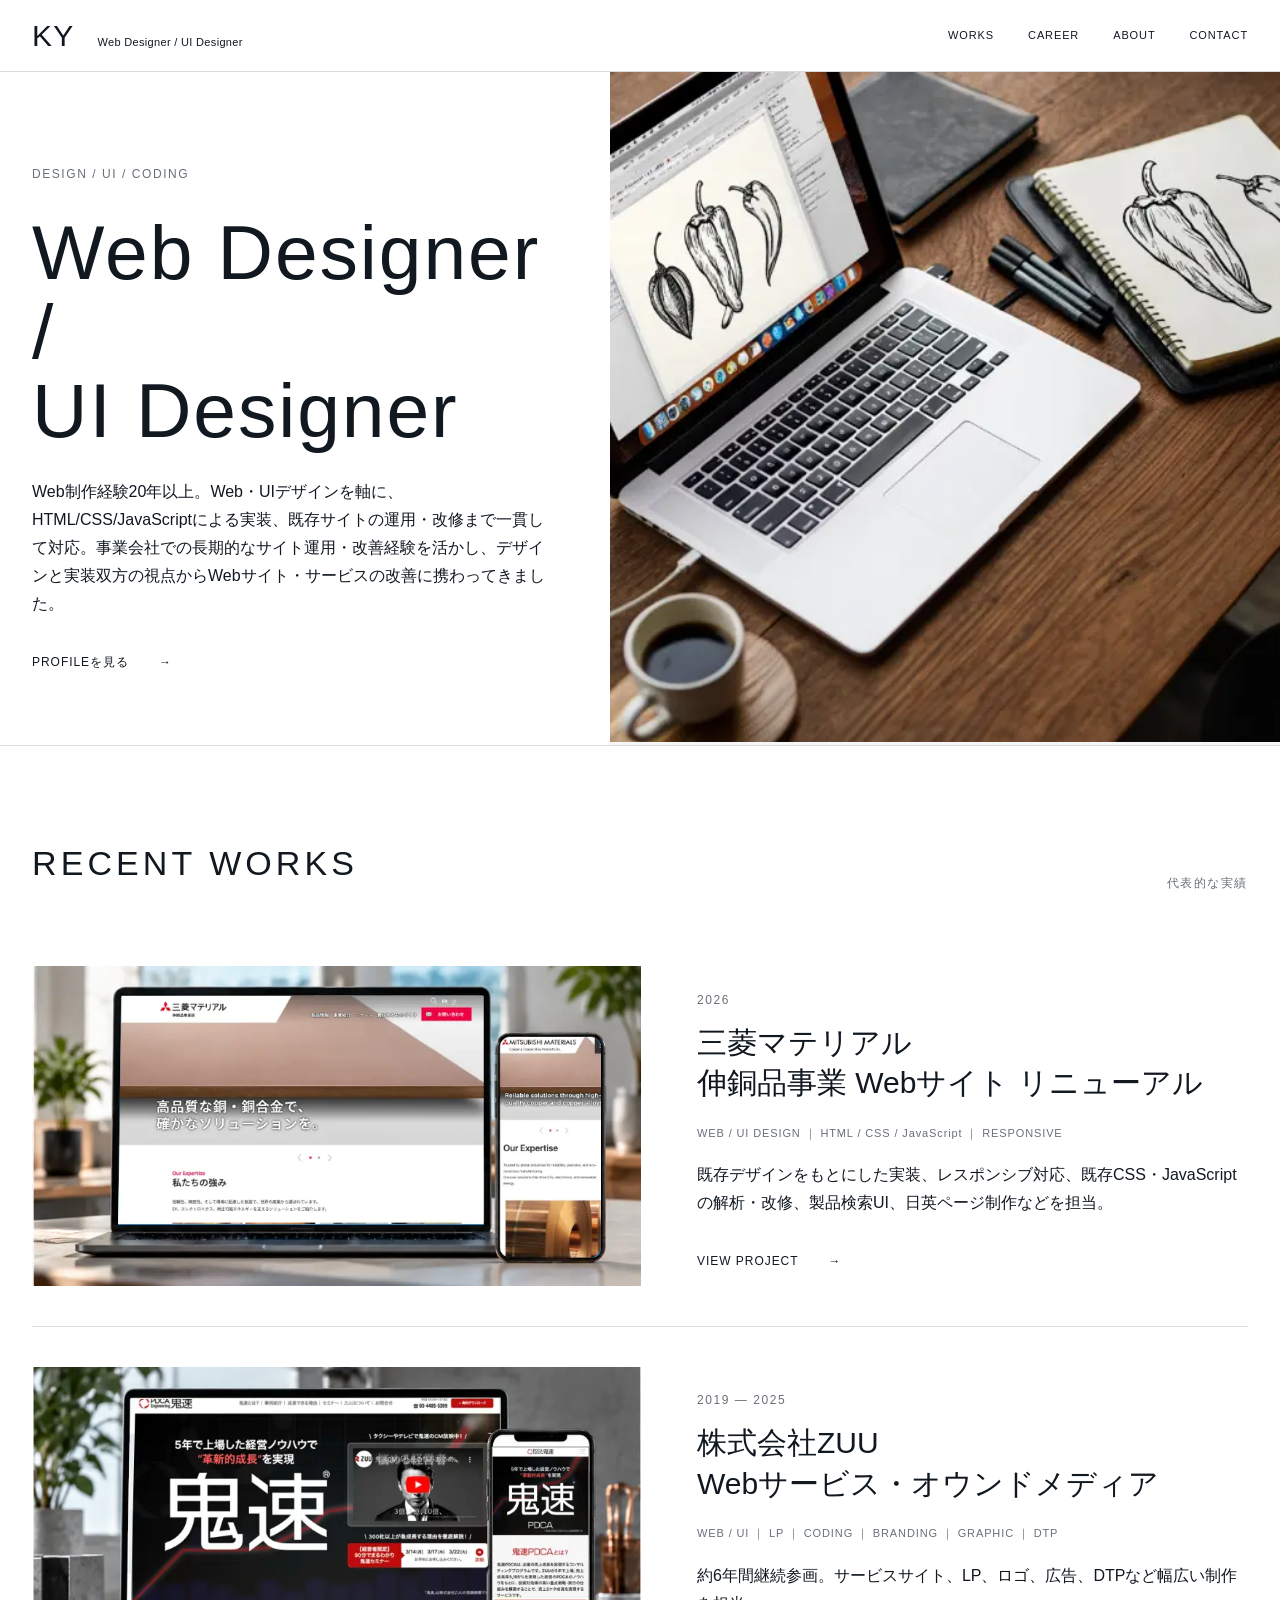
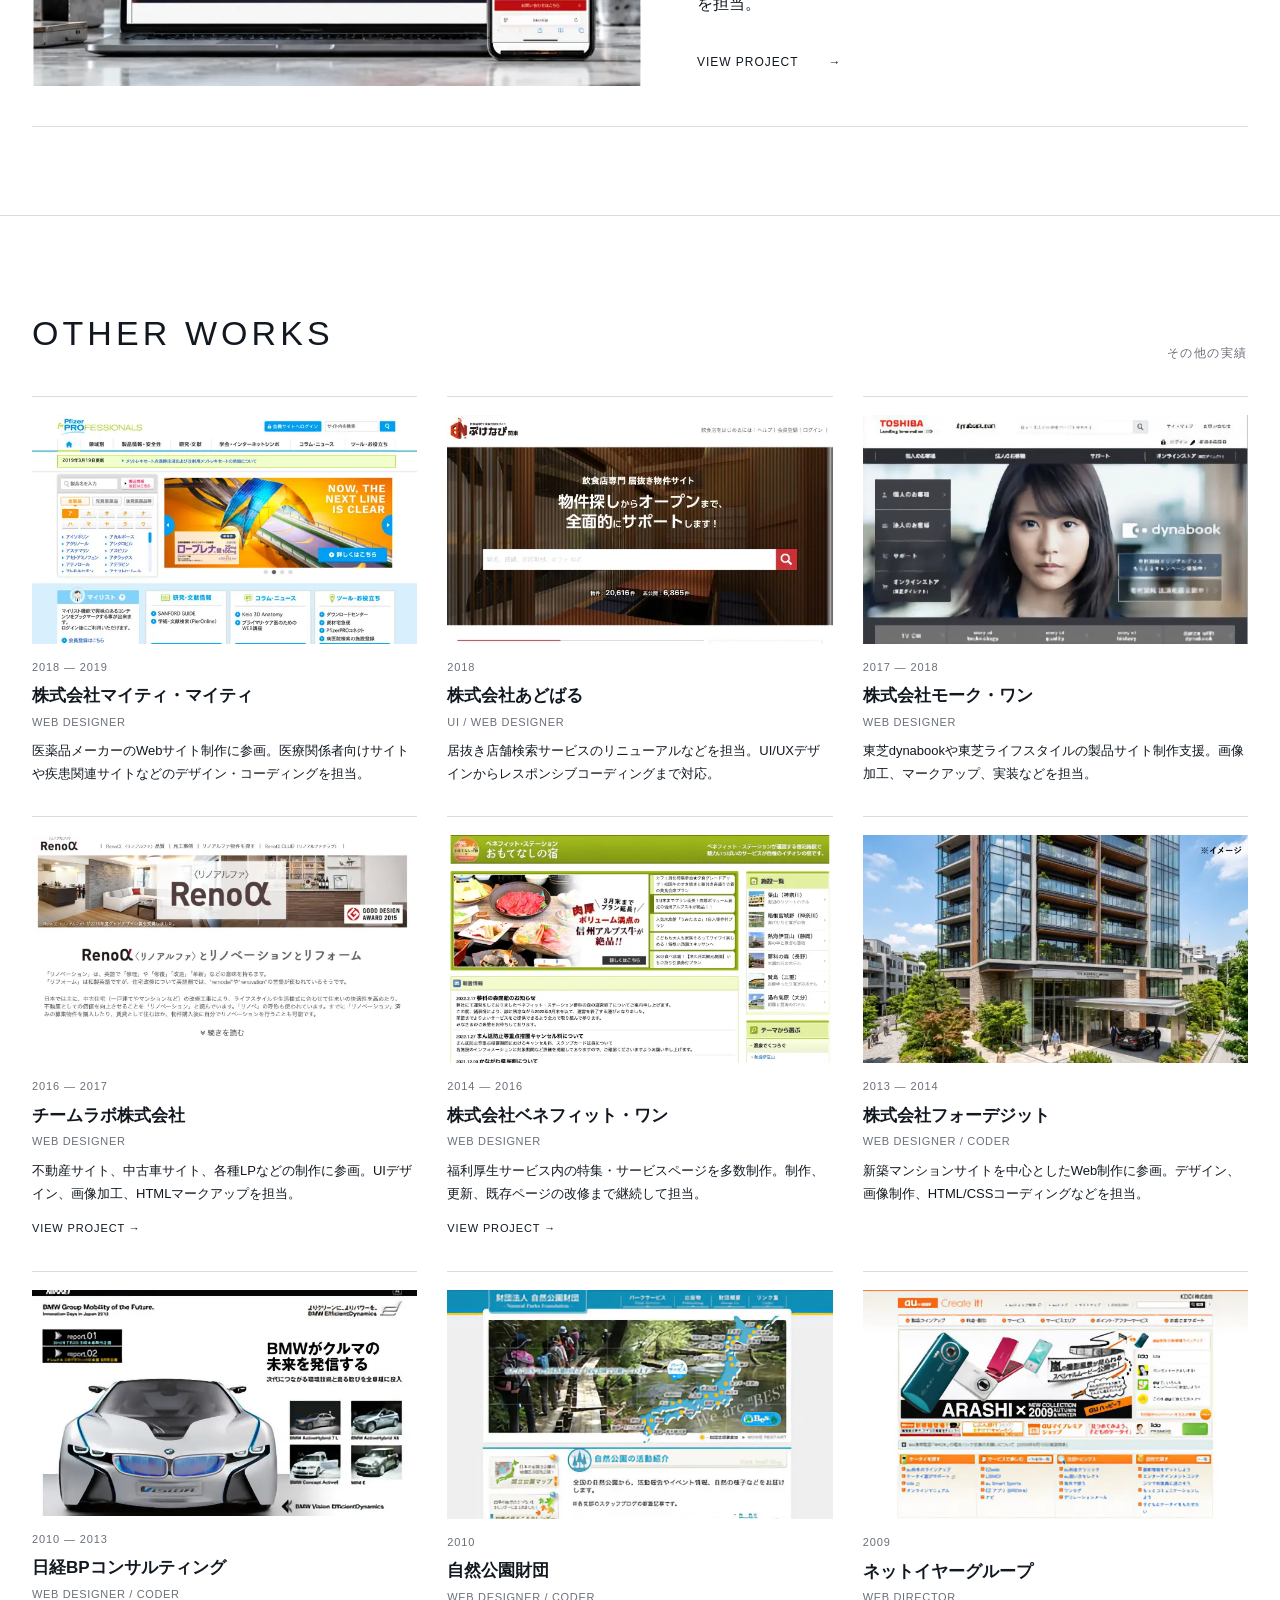
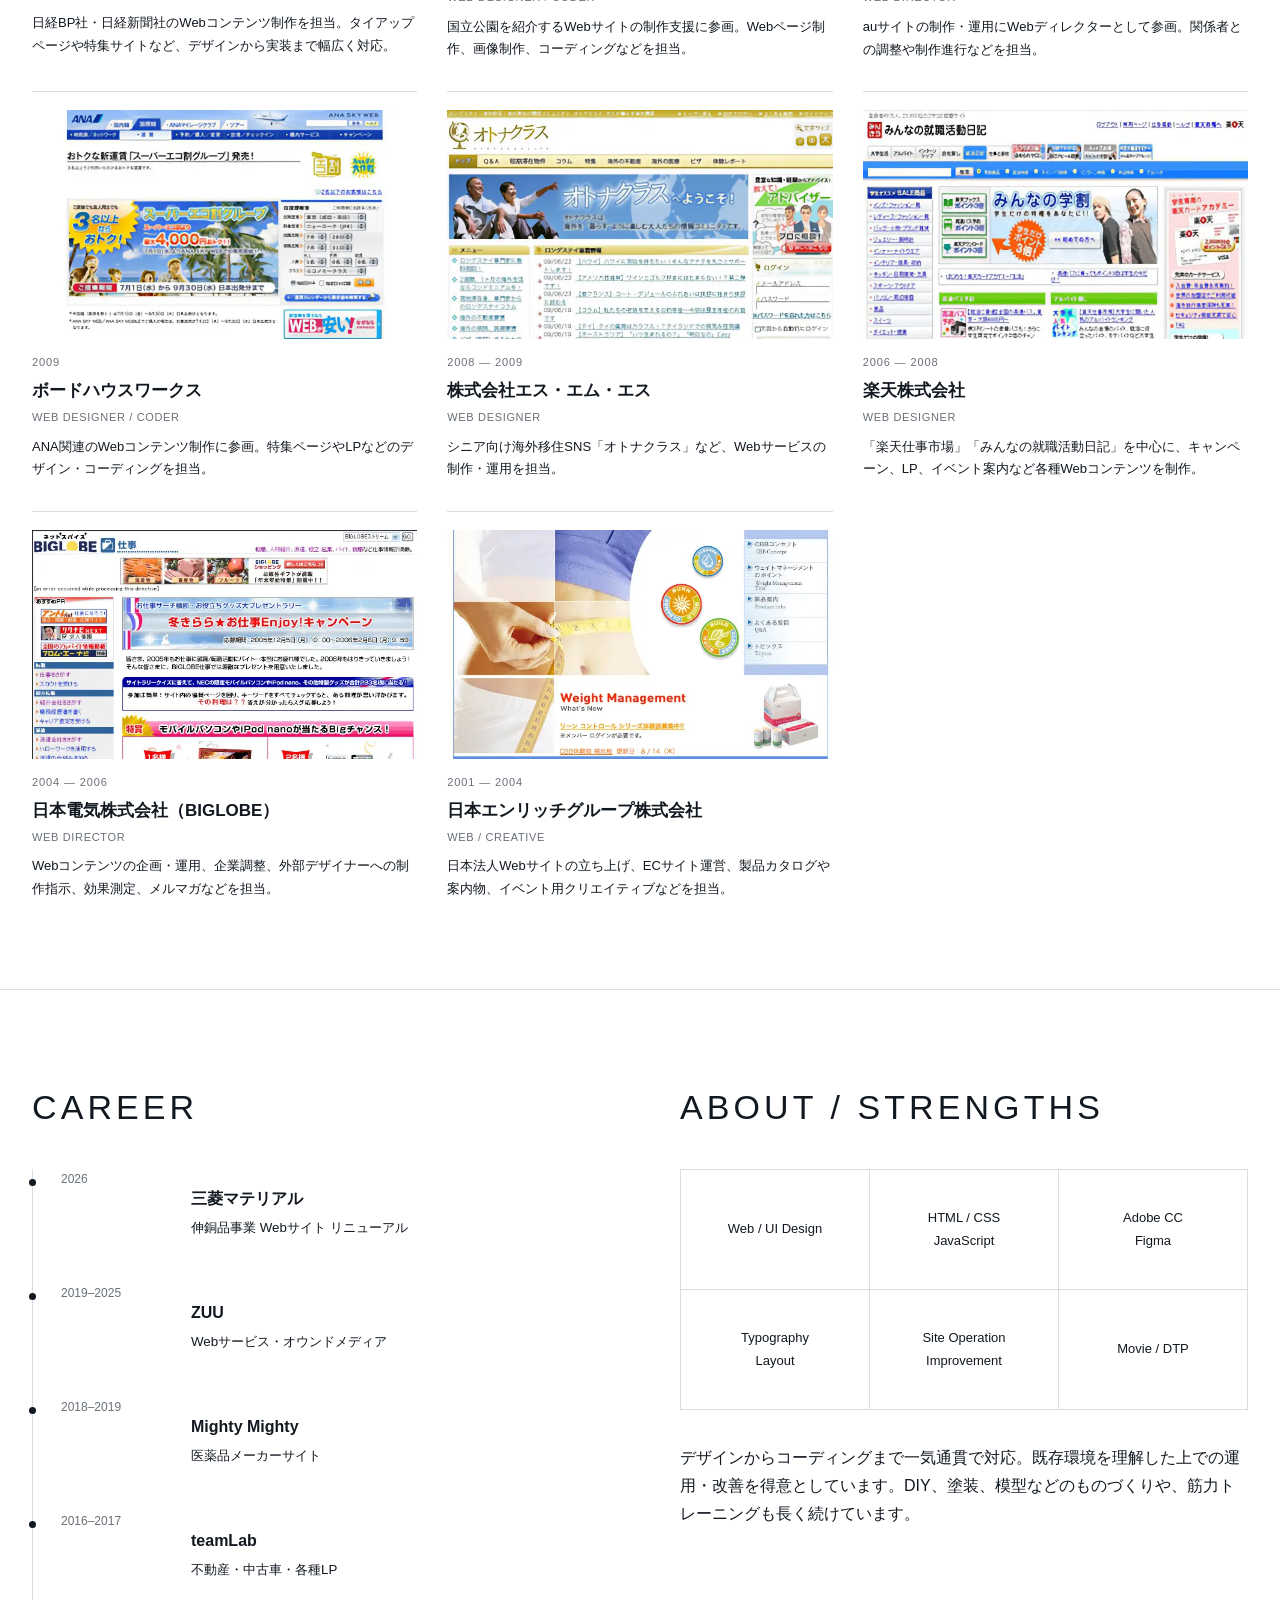
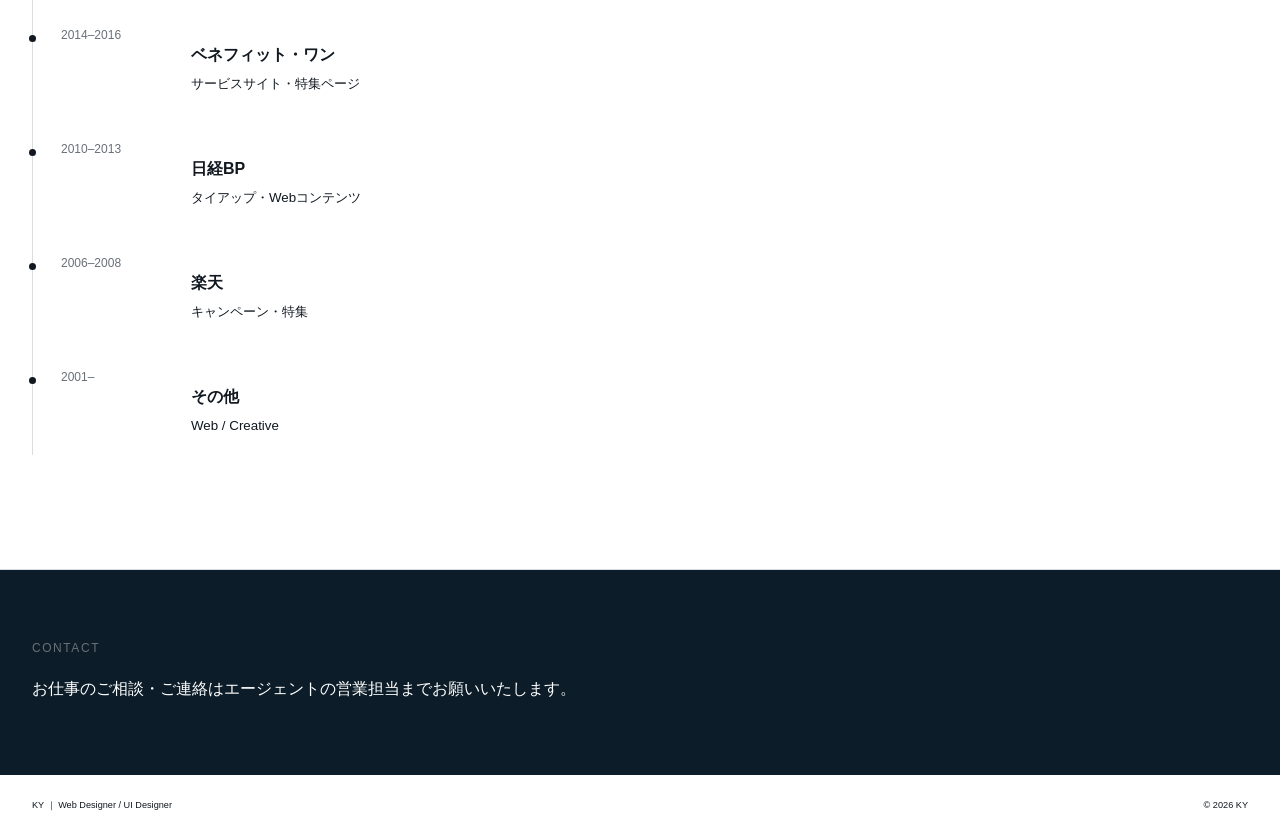
==== index.html @ 6ef5cccb "Update portfolio" ====
<!doctype html>
<html lang="ja">
<head>
<meta charset="utf-8">
<meta name="viewport" content="width=device-width,initial-scale=1">
<meta name="robots" content="noindex,nofollow,noarchive">
<title>KY | Web Designer / UI Designer</title>
<link rel="stylesheet" href="assets/css/style.css">
</head>
<body>
<header class="site-header">
  <div class="container header-inner">
    <a class="brand" href="index.html">KY <small>Web Designer / UI Designer</small></a>
    <nav class="nav" aria-label="メインナビゲーション">
      <a href="index.html#works">WORKS</a>
      <a href="index.html#career">CAREER</a>
      <a href="index.html#about">ABOUT</a>
      <a href="index.html#contact">CONTACT</a>
    </nav>
  </div>
</header>
<main>
<section class="hero">
  <header class="hero-copy">
    <p class="eyebrow">Design / UI / Coding</p>
    <h1>Web Designer /<br>UI Designer</h1>
    <p>Web制作経験20年以上。Web・UIデザインを軸に、HTML/CSS/JavaScriptによる実装、既存サイトの運用・改修まで一貫して対応。事業会社での長期的なサイト運用・改善経験を活かし、デザインと実装双方の視点からWebサイト・サービスの改善に携わってきました。</p>
    <a class="text-link" href="#about">PROFILEを見る <span>→</span></a>
  </header>
  <figure class="hero-media"><img src="assets/images/top.webp" alt=""></figure>
  
</section>

<section class="section" id="works">
  <div class="container">
    <header class="section-head"><h2 class="section-title">RECENT WORKS</h2><span class="kicker">代表的な実績</span></header>
    <ul class="work-list">
      <li>
        <article class="work-row">
          <figure><img src="assets/images/top_pic01.webp" alt=""></figure>
          <div class="work-copy">
            <p class="kicker">2026</p>
            <h3>三菱マテリアル<br>伸銅品事業 Webサイト リニューアル</h3>
            <p class="tags">WEB / UI DESIGN ｜ HTML / CSS / JavaScript ｜ RESPONSIVE</p>
            <p>既存デザインをもとにした実装、レスポンシブ対応、既存CSS・JavaScriptの解析・改修、製品検索UI、日英ページ制作などを担当。</p>
            <a class="text-link" href="works/mitsubishi.html">VIEW PROJECT <span>→</span></a>
          </div>
        </article>
      </li>
      <li>
        <article class="work-row">
          <figure><img src="assets/images/top_pic02.webp" alt=""></figure>
          <div class="work-copy">
            <p class="kicker">2019 — 2025</p>
            <h3>株式会社ZUU<br>Webサービス・オウンドメディア</h3>
            <p class="tags">WEB / UI ｜ LP ｜ CODING ｜ BRANDING ｜ GRAPHIC ｜ DTP</p>
            <p>約6年間継続参画。サービスサイト、LP、ロゴ、広告、DTPなど幅広い制作を担当。</p>
            <a class="text-link" href="works/zuu.html">VIEW PROJECT <span>→</span></a>
          </div>
        </article>
      </li>
    </ul>
  </div>
</section>

<section class="section career-archive">
  <div class="container">
    <header class="section-head"><h2 class="section-title">OTHER WORKS</h2><span class="kicker">その他の実績</span></header>
    <ul class="other-list">
      <li>
        <article class="other-card">
            <figure><img src="assets/images/top_work03.webp" alt=""></figure>
            <time>2018 — 2019</time>
            <h3>株式会社マイティ・マイティ</h3>
            <p class="career-card__role">Web Designer</p>
            <p class="career-card__description">医薬品メーカーのWebサイト制作に参画。医療関係者向けサイトや疾患関連サイトなどのデザイン・コーディングを担当。</p>
        </article>
      </li>
      <li>
        <article class="other-card">
            <figure><img src="assets/images/top_work04.webp" alt=""></figure>
            <time>2018</time>
            <h3>株式会社あどばる</h3>
            <p class="career-card__role">UI / Web Designer</p>
            <p class="career-card__description">居抜き店舗検索サービスのリニューアルなどを担当。UI/UXデザインからレスポンシブコーディングまで対応。</p>
        </article>
      </li>
      <li>
        <article class="other-card">
            <figure><img src="assets/images/top_work05.webp" alt=""></figure>
            <time>2017 — 2018</time>
            <h3>株式会社モーク・ワン</h3>
            <p class="career-card__role">Web Designer</p>
            <p class="career-card__description">東芝dynabookや東芝ライフスタイルの製品サイト制作支援。画像加工、マークアップ、実装などを担当。</p>
        </article>
      </li>
      <li>
        <article class="other-card">
            <figure><img src="assets/images/top_work06.webp" alt=""></figure>
            <time>2016 — 2017</time>
            <h3>チームラボ株式会社</h3>
            <p class="career-card__role">Web Designer</p>
            <p class="career-card__description">不動産サイト、中古車サイト、各種LPなどの制作に参画。UIデザイン、画像加工、HTMLマークアップを担当。</p>
            <span class="career-card__link">VIEW PROJECT →</span>
        </article>
      </li>
      <li>
        <article class="other-card">
            <figure><img src="assets/images/top_work07.webp" alt=""></figure>
            <time>2014 — 2016</time>
            <h3>株式会社ベネフィット・ワン</h3>
            <p class="career-card__role">Web Designer</p>
            <p class="career-card__description">福利厚生サービス内の特集・サービスページを多数制作。制作、更新、既存ページの改修まで継続して担当。</p>
            <span class="career-card__link">VIEW PROJECT →</span>
        </article>
      </li>
      <li>
        <article class="other-card career-card--static">
          <figure><img src="assets/images/top_work08.webp" alt=""></figure>
          <time>2013 — 2014</time>
          <h3>株式会社フォーデジット</h3>
          <p class="career-card__role">Web Designer / Coder</p>
          <p class="career-card__description">新築マンションサイトを中心としたWeb制作に参画。デザイン、画像制作、HTML/CSSコーディングなどを担当。</p>
        </article>
      </li>
      <li>
        <article class="other-card career-card--static">
          <figure><img src="assets/images/top_work09.webp" alt=""></figure>
          <time>2010 — 2013</time>
          <h3>日経BPコンサルティング</h3>
          <p class="career-card__role">Web Designer / Coder</p>
          <p class="career-card__description">日経BP社・日経新聞社のWebコンテンツ制作を担当。タイアップページや特集サイトなど、デザインから実装まで幅広く対応。</p>
        </article>
      </li>
      <li>
        <article class="other-card career-card--static">
          <figure><img src="assets/images/top_work10.webp" alt=""></figure>
          <time>2010</time>
          <h3>自然公園財団</h3>
          <p class="career-card__role">Web Designer / Coder</p>
          <p class="career-card__description">国立公園を紹介するWebサイトの制作支援に参画。Webページ制作、画像制作、コーディングなどを担当。</p>
        </article>
      </li>
      <li>
        <article class="other-card career-card--static">
          <figure><img src="assets/images/top_work11.webp" alt=""></figure>
          <time>2009</time>
          <h3>ネットイヤーグループ</h3>
          <p class="career-card__role">Web Director</p>
          <p class="career-card__description">auサイトの制作・運用にWebディレクターとして参画。関係者との調整や制作進行などを担当。</p>
        </article>
      </li>
      <li>
        <article class="other-card career-card--static">
          <figure><img src="assets/images/top_work12.webp" alt=""></figure>
          <time>2009</time>
          <h3>ボードハウスワークス</h3>
          <p class="career-card__role">Web Designer / Coder</p>
          <p class="career-card__description">ANA関連のWebコンテンツ制作に参画。特集ページやLPなどのデザイン・コーディングを担当。</p>
        </article>
      </li>
      <li>
        <article class="other-card career-card--static">
          <figure><img src="assets/images/top_work13.webp" alt=""></figure>
          <time>2008 — 2009</time>
          <h3>株式会社エス・エム・エス</h3>
          <p class="career-card__role">Web Designer</p>
          <p class="career-card__description">シニア向け海外移住SNS「オトナクラス」など、Webサービスの制作・運用を担当。</p>
        </article>
      </li>
      <li>
        <article class="other-card career-card--static">
          <figure><img src="assets/images/top_work14.webp" alt=""></figure>
          <time>2006 — 2008</time>
          <h3>楽天株式会社</h3>
          <p class="career-card__role">Web Designer</p>
          <p class="career-card__description">「楽天仕事市場」「みんなの就職活動日記」を中心に、キャンペーン、LP、イベント案内など各種Webコンテンツを制作。</p>
        </article>
      </li>
      <li>
        <article class="other-card career-card--static">
          <figure><img src="assets/images/top_work15.webp" alt=""></figure>
          <time>2004 — 2006</time>
          <h3>日本電気株式会社（BIGLOBE）</h3>
          <p class="career-card__role">Web Director</p>
          <p class="career-card__description">Webコンテンツの企画・運用、企業調整、外部デザイナーへの制作指示、効果測定、メルマガなどを担当。</p>
        </article>
      </li>
      <li>
        <article class="other-card career-card--static">
          <figure><img src="assets/images/top_work16.webp" alt=""></figure>
          <time>2001 — 2004</time>
          <h3>日本エンリッチグループ株式会社</h3>
          <p class="career-card__role">Web / Creative</p>
          <p class="career-card__description">日本法人Webサイトの立ち上げ、ECサイト運営、製品カタログや案内物、イベント用クリエイティブなどを担当。</p>
        </article>
      </li>
    </ul>
  </div>
</section>

<section class="section">
  <div class="container two-col">
    <section id="career">
      <header class="section-head"><h2 class="section-title">CAREER</h2></header>
      <ol class="timeline">
        <li><time>2026</time><p><strong>三菱マテリアル</strong><br><small>伸銅品事業 Webサイト リニューアル</small></p></li>
        <li><time>2019–2025</time><p><strong>ZUU</strong><br><small>Webサービス・オウンドメディア</small></p></li>
        <li><time>2018–2019</time><p><strong>Mighty Mighty</strong><br><small>医薬品メーカーサイト</small></p></li>
        <li><time>2016–2017</time><p><strong>teamLab</strong><br><small>不動産・中古車・各種LP</small></p></li>
        <li><time>2014–2016</time><p><strong>ベネフィット・ワン</strong><br><small>サービスサイト・特集ページ</small></p></li>
        <li><time>2010–2013</time><p><strong>日経BP</strong><br><small>タイアップ・Webコンテンツ</small></p></li>
        <li><time>2006–2008</time><p><strong>楽天</strong><br><small>キャンペーン・特集</small></p></li>
        <li><time>2001–</time><p><strong>その他</strong><br><small>Web / Creative</small></p></li>
      </ol>
    </section>

    <section id="about">
      <header class="section-head"><h2 class="section-title">ABOUT / STRENGTHS</h2></header>
      <ul class="skill-list">
        <li>Web / UI Design</li><li>HTML / CSS<br>JavaScript</li><li>Adobe CC<br>Figma</li>
        <li>Typography<br>Layout</li><li>Site Operation<br>Improvement</li><li>Movie / DTP</li>
      </ul>
      <p style="margin-top:34px">デザインからコーディングまで一気通貫で対応。既存環境を理解した上での運用・改善を得意としています。DIY、塗装、模型などのものづくりや、筋力トレーニングも長く続けています。</p>
    </section>
  </div>
</section>
</main>
<section class="contact" id="contact">
  <div class="container contact-inner">
    <header>
      <p class="kicker">CONTACT</p>
      <p>お仕事のご相談・ご連絡はエージェントの営業担当までお願いいたします。</p>
    </header>
  </div>
</section>
<footer class="site-footer">
  <div class="container footer-inner">
    <small>KY ｜ Web Designer / UI Designer</small>
    <small>© 2026 KY</small>
  </div>
</footer>
<script src="assets/js/main.js"></script>
</body></html>
---- assets/css/style.css ----
:root {
  --ink:#111820;
  --muted:#697078;
  --line:#d9dde1;
  --navy:#0c1d29;
  --paper:#fff;
  --soft:#f4f6f7;
  --max:1240px;
}

* {
  box-sizing:border-box
}

html {
  scroll-behavior:smooth
}

body {
  margin:0;
  color:var(--ink);
  background:var(--paper);
  font-family:"Helvetica Neue",Helvetica,"Noto Sans JP","Hiragino Kaku Gothic ProN","Yu Gothic",Arial,sans-serif;
  line-height:1.75
}

img {
  max-width:100%;
  display:block
}

a {
  color:inherit;
  text-decoration:none;
}

a.ext_link {
  color: #369;
  font-weight: 600;
}

a.ext_link:hover {
  color: #666;
}

.container {
  width:min(calc(100% - 64px),var(--max));
  margin:auto
}

.site-header {
  height:72px;
  border-bottom:1px solid var(--line);
  display:flex;
  align-items:center;
  position:sticky;
  top:0;
  background:rgba(255,255,255,.96);
  z-index:10
}

.header-inner {
  display:flex;
  align-items:center;
  justify-content:space-between
}

.brand {
  font:300 30px/1 Helvetica,"Helvetica Neue",Arial,sans-serif;
  letter-spacing:.04em
}

.brand small {
  font-size:11px;
  margin-left:14px;
  letter-spacing:.03em
}

.nav {
  display:flex;
  gap:34px;
  font-size:11px;
  letter-spacing:.08em
}

.hero {
  display:grid;
  grid-template-columns:1fr 1.1fr;
  min-height:590px;
  border-bottom:1px solid var(--line)
}

.hero-media {
  width: 100%;
}

.hero-media img {
  display: block;
  width: 100%;
  height: auto;
  object-fit: contain;
}

.hero-copy {
  padding:80px max(32px,calc((100vw - var(--max))/2)) 70px max(32px,calc((100vw - var(--max))/2));
  padding-right:64px
}

.eyebrow,.kicker {
  font-size:12px;
  letter-spacing:.13em;
  text-transform:uppercase;
  color:var(--muted)
}

.hero h1,.project-title,.section-title {
  font-family:Helvetica,"Helvetica Neue",Arial,sans-serif;
  font-weight:300;
  letter-spacing:.025em
}

.hero h1 {
  font-size:clamp(52px,6vw,88px);
  line-height:1.03;
  margin:28px 0
}

.hero-media {
  background:var(--soft);
  min-height:520px
}

.placeholder {
  width:100%;
  height:100%;
  min-height:280px;
  background:linear-gradient(135deg,#eef1f3,#dfe4e7);
  display:grid;
  place-items:center;
  color:#899198;
  font-size:12px;
  letter-spacing:.12em;
  text-align:center;
  padding:20px
}

.section {
  padding:88px 0;
  border-bottom:1px solid var(--line)
}

.section-head {
  display:flex;
  align-items:end;
  justify-content:space-between;
  margin-bottom:32px
}

.section-title {
  font-size:34px;
  letter-spacing:.12em;
  margin:0
}

.work-row {
  display:grid;
  grid-template-columns:1.05fr .95fr;
  gap:56px;
  padding:40px 0;
  margin-bottom:56px;
  border-bottom:1px solid var(--line)
}

.work-row:last-child {
  margin-bottom:0
}

.work-copy {
  align-self:center
}

.work-copy h3 {
  font-size:30px;
  font-weight:500;
  line-height:1.35;
  margin:8px 0 20px
}

.tags {
  font-size:11px;
  letter-spacing:.08em;
  color:var(--muted);
  margin:18px 0
}

.text-link {
  display:inline-flex;
  gap:30px;
  align-items:center;
  margin-top:18px;
  font-size:12px;
  letter-spacing:.08em
}

.other-grid {
  display:grid;
  grid-template-columns:repeat(3,1fr);
  gap:30px
}

.other-card {
  border-top:1px solid var(--line);
  padding-top:18px
}

.other-card .placeholder {
  aspect-ratio:16/9;
  min-height:0
}

.other-card h3 {
  font-size:17px;
  margin:12px 0 0
}

.two-col {
  display:grid;
  grid-template-columns:1fr 1fr;
  gap:80px
}

.timeline {
  border-left:1px solid var(--line);
  padding-left:28px
}

.timeline-item {
  display:grid;
  grid-template-columns:110px 1fr;
  gap:20px;
  margin:0 0 26px;
  position:relative
}

.timeline-item:before {
  content:"";
  position:absolute;
  width:7px;
  height:7px;
  border-radius:50%;
  background:var(--ink);
  left:-32px;
  top:10px
}

.timeline time {
  font-size:12px;
  color:var(--muted)
}

.skills {
  display:grid;
  grid-template-columns:repeat(3,1fr);
  border-top:1px solid var(--line);
  border-left:1px solid var(--line)
}

.skill {
  min-height:120px;
  border-right:1px solid var(--line);
  border-bottom:1px solid var(--line);
  display:grid;
  place-items:center;
  text-align:center;
  font-size:13px;
  padding:15px
}

.contact {
  background:var(--navy);
  color:white;
  padding:56px 0
}

.contact-inner {
  display:flex;
  align-items:center;
  justify-content:space-between;
  gap:40px
}

.button {
  display:inline-block;
  background:#fff;
  color:#111;
  padding:15px 34px;
  font-size:13px
}

.site-footer {
  padding:22px 0;
  font-size:11px
}

.footer-inner {
  display:flex;
  justify-content:space-between
}

.breadcrumb {
  padding:28px 0;
  font-size:11px;
  color:var(--muted)
}

.project-hero {
  padding:58px 0 72px;
  border-bottom:1px solid var(--line)
}

.project-title {
  font-size:clamp(46px,6vw,78px);
  line-height:1.08;
  margin:18px 0
}

.project-subtitle {
  font-size:28px;
  font-weight:500;
  margin:0 0 22px
}

.project-cover {
  margin-top:50px;
  height:min(58vw,680px)
}

.meta-grid {
  display:grid;
  grid-template-columns:1.4fr .6fr;
  gap:90px
}

.meta-side {
  display:grid;
  grid-template-columns:1fr 1fr;
  gap:30px
}

.meta-side h3,.case-block h3 {
  font-size:11px;
  letter-spacing:.12em;
  color:var(--muted);
  font-weight:400
}

.case-block {
  padding:76px 0;
  border-bottom:1px solid var(--line)
}

.case-block h2 {
  font:300 34px/1.25 Helvetica,"Helvetica Neue",Arial,sans-serif;
  margin:8px 0 30px
}

.case-images.two {
  display:grid;
  grid-template-columns:1.7fr .65fr;
  gap:30px;
  align-items:start
}

.case-images.equal {
  display:grid;
  grid-template-columns:1fr 1fr;
  gap:30px
}

.project-nav {
  display:flex;
  justify-content:space-between;
  padding:50px 0
}

.note {
  max-width:760px;
  font-size:18px;
  line-height:2
}

@media(max-width:800px) {
  .container {
    width:min(calc(100% - 36px),var(--max))
  }
  .site-header {
    height:62px
  }
  .brand small {
    display:none
  }
  .nav {
    gap:15px;
    font-size:9px
  }
  .hero {
    grid-template-columns:1fr
  }
  .hero-copy {
    padding:55px 18px
  }
  .hero-media {
    min-height:330px
  }
  .section {
    padding:60px 0
  }
  .section-title {
    font-size:27px
  }
  .work-row,.two-col,.meta-grid {
    grid-template-columns:1fr;
    gap:30px
  }
  .other-grid {
    grid-template-columns:1fr 1fr
  }
  .skills {
    grid-template-columns:1fr 1fr
  }
  .case-images.two,.case-images.equal {
    grid-template-columns:1fr
  }
  .project-cover {
    height:62vw;
    min-height:280px
  }
  .project-title {
    font-size:46px
  }
  .contact-inner {
    display:block
  }
  .contact .button {
    margin-top:22px
  }
}

@media(max-width:520px) {
  .nav a:nth-child(2),.nav a:nth-child(3) {
    display:none
  }
  .other-grid {
    grid-template-columns:1fr
  }
  .timeline-item {
    grid-template-columns:80px 1fr
  }
  .skills {
    grid-template-columns:1fr 1fr
  }
  .section-head {
    display:block
  }
}

/* ---------- Simple archive project pages ---------- */
.archive-hero {
  padding:58px 0 48px;
  border-bottom:1px solid var(--line)
}

.archive-hero h1 {
  font:300 clamp(38px,5vw,64px)/1.12 Helvetica,"Helvetica Neue",Arial,sans-serif;
  margin:12px 0 18px
}

.archive-summary {
  max-width:850px;
  font-size:17px
}

.archive-info {
  display:grid;
  grid-template-columns:160px 1fr;
  gap:22px;
  padding:14px 0;
  border-top:1px solid var(--line)
}

.archive-info:last-child {
  border-bottom:1px solid var(--line)
}

.archive-info dt {
  font-size:11px;
  letter-spacing:.1em;
  color:var(--muted)
}

.archive-info dd {
  margin:0
}

.archive-gallery {
  display:grid;
  grid-template-columns:repeat(2,1fr);
  gap:28px;
  margin-top:34px
}

.archive-gallery .placeholder {
  aspect-ratio:16/10;
  min-height:0
}

.archive-description {
  max-width:850px
}

.archive-back {
  padding:45px 0
}

.other-card a {
  display:block
}

.other-card small {
  color:var(--muted)
}

@media(max-width:800px) {
  .archive-info {
    grid-template-columns:1fr;
    gap:4px
  }
  .archive-gallery {
    grid-template-columns:1fr
  }
}

/* =========================================================
   Horizontal overflow prevention
   ========================================================= */
html, body {
  width: 100%;
  max-width: 100%;
  overflow-x: clip;
}

img, svg, video, iframe {
  max-width: 100%;
  height: auto;
}

.hero > *, .work-row > *, .two-col > *, .meta-grid > *, .case-images > *, .archive-gallery > *, .other-grid > *, .header-inner > *, .contact-inner > * {
  min-width: 0;
}

p, dd, a, small, .work-copy, .archive-summary, .note {
  overflow-wrap: anywhere;
}

@media (max-width: 800px) {
  .container {
    width: calc(100% - 36px);
    max-width: 100%;
  }
  .hero,   .work-row,   .two-col,   .meta-grid,   .case-images.two,   .case-images.equal,   .archive-gallery,   .other-grid {
    min-width: 0;
    max-width: 100%;
  }
}

/* =========================================================
   Semantic markup refactor
   ul / dl / section / article / figure are preferred over
   generic div wrappers where the content has clear meaning.
   ========================================================= */
ul, ol, dl {
  margin: 0;
  padding: 0;
}

.work-list, .other-list, .skill-list, .timeline, .archive-gallery, .case-images {
  list-style: none;
}

.work-list > li {
  padding: 0;
}

.other-list {
  display: grid;
  grid-template-columns: repeat(3, 1fr);
  gap: 30px;
}

.other-list > li {
  min-width: 0;
}

.skill-list {
  display: grid;
  grid-template-columns: repeat(3, 1fr);
  border-top: 1px solid var(--line);
  border-left: 1px solid var(--line);
}

.skill-list > li {
  min-height: 120px;
  border-right: 1px solid var(--line);
  border-bottom: 1px solid var(--line);
  display: grid;
  place-items: center;
  text-align: center;
  font-size: 13px;
  padding: 15px;
}

.timeline {
  border-left: 1px solid var(--line);
  padding-left: 28px;
}

.timeline > li {
  display: grid;
  grid-template-columns: 110px 1fr;
  gap: 20px;
  margin: 0 0 26px;
  position: relative;
}

.timeline > li::before {
  content: "";
  position: absolute;
  width: 7px;
  height: 7px;
  border-radius: 50%;
  background: var(--ink);
  left: -32px;
  top: 10px;
}

.timeline time {
  font-size: 12px;
  color: var(--muted);
}

.project-meta {
  display: grid;
  grid-template-columns: 1.4fr .6fr;
  gap: 90px;
}

.project-data {
  display: grid;
  grid-template-columns: 1fr 1fr;
  gap: 30px;
}

.project-data > div {
  min-width: 0;
}

.project-data dt, .archive-data dt {
  font-size: 11px;
  letter-spacing: .12em;
  color: var(--muted);
  font-weight: 400;
}

.project-data dd, .archive-data dd {
  margin: 0;
}

.archive-data > div {
  display: grid;
  grid-template-columns: 160px 1fr;
  gap: 22px;
  padding: 14px 0;
  border-top: 1px solid var(--line);
}

.archive-data > div:last-child {
  border-bottom: 1px solid var(--line);
}

figure {
  margin: 0;
}

figure figcaption {
  margin-top: 10px;
  font-size: 13px;
}

.other-list > *, .skill-list > *, .timeline > *, .project-meta > *, .project-data > *, .archive-data > * {
  min-width: 0;
}

@media (max-width: 800px) {
  .other-list {
    grid-template-columns: 1fr 1fr;
  }
  .skill-list {
    grid-template-columns: 1fr 1fr;
  }
  .timeline > li {
    grid-template-columns: 80px 1fr;
  }
  .project-meta {
    grid-template-columns: 1fr;
    gap: 30px;
  }
  .archive-data > div {
    grid-template-columns: 1fr;
    gap: 4px;
  }
}

@media (max-width: 520px) {
  .other-list {
    grid-template-columns: 1fr;
  }
}

/* OTHER WORKS：期間・職種・業務内容 */
.other-card time {
  display: block;
  margin-top: 14px;
  color: var(--muted);
  font-size: 11px;
  letter-spacing: .08em;
}

.other-card h3 {
  margin-top: 4px;
}

.career-card__role {
  margin: 3px 0 10px;
  color: var(--muted);
  font-size: 11px;
  line-height: 1.5;
  letter-spacing: .06em;
  text-transform: uppercase;
}

.career-card__description {
  margin: 0;
  font-size: 13px;
  line-height: 1.75;
  overflow-wrap: anywhere;
}

.career-card__link {
  display: inline-block;
  margin-top: 14px;
  font-size: 11px;
  letter-spacing: .08em;
}

.other-card, .other-card > *, .other-card a {
  min-width: 0;
}
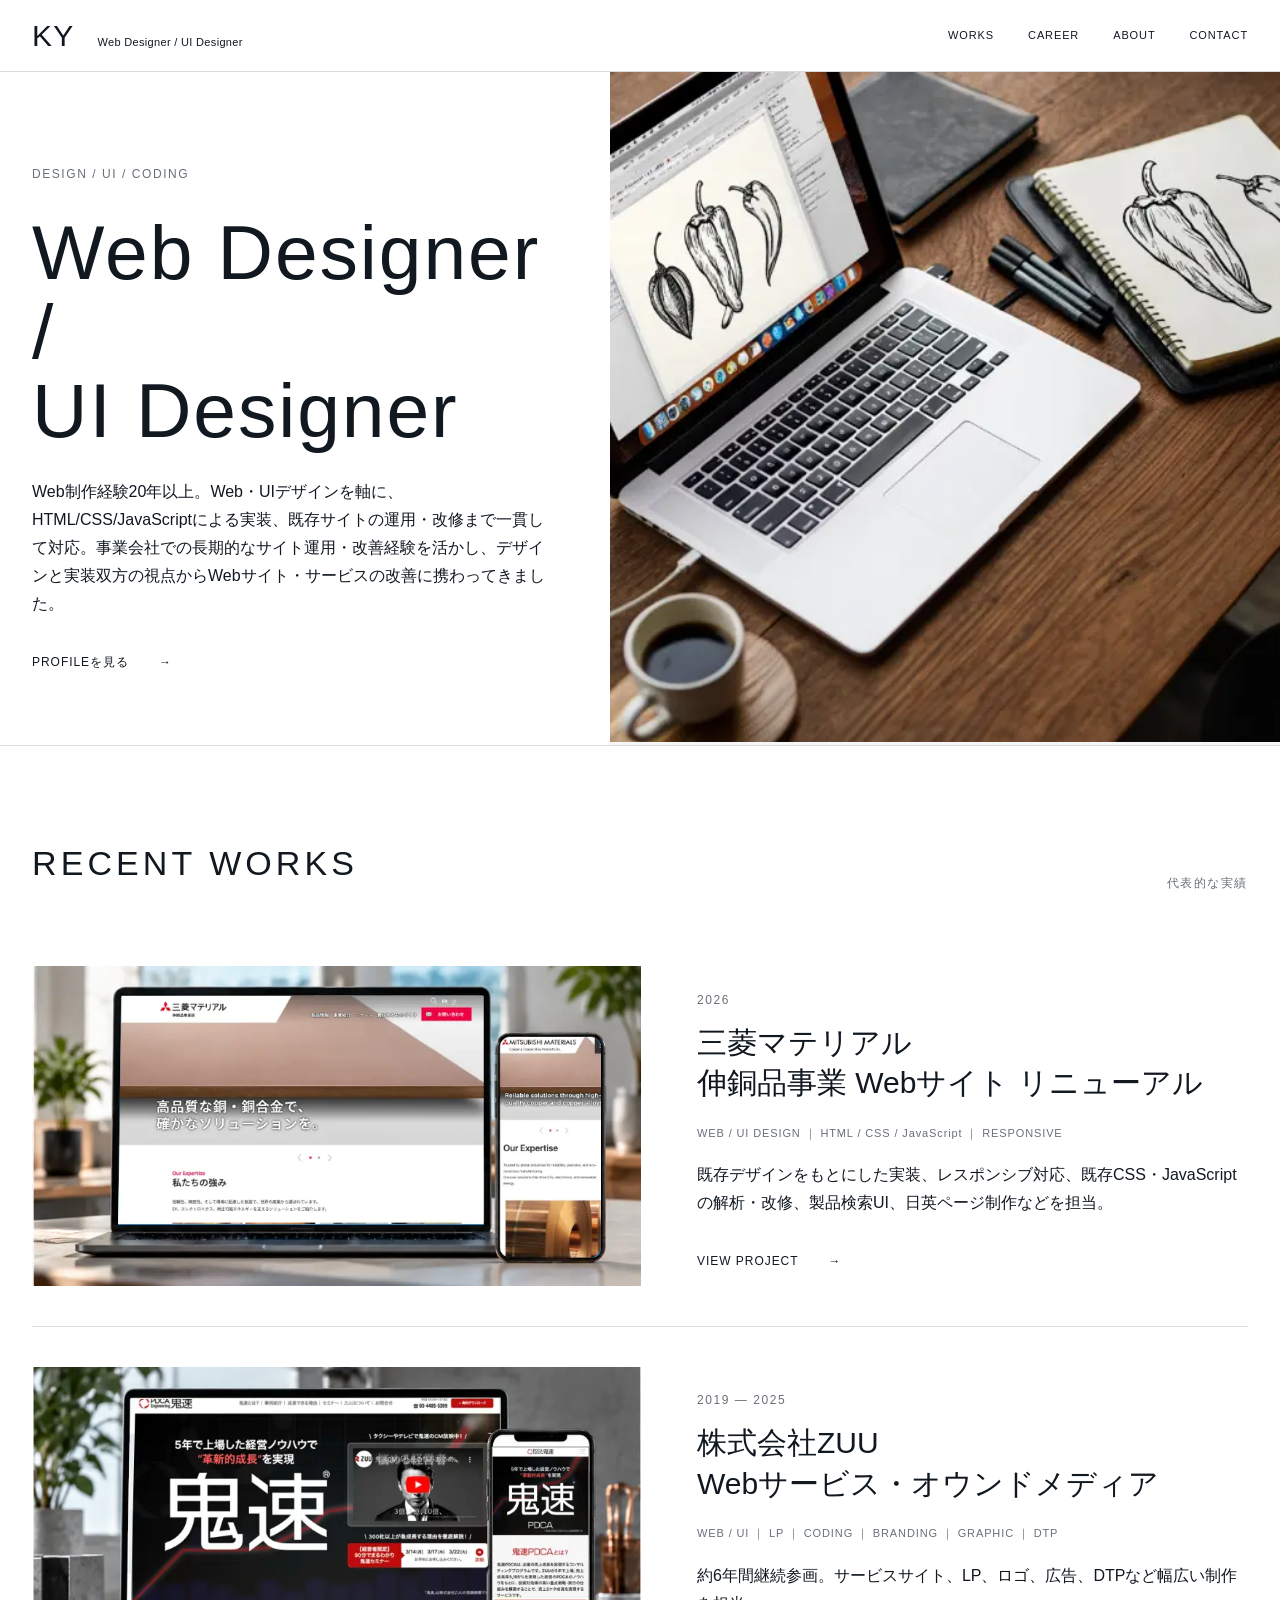
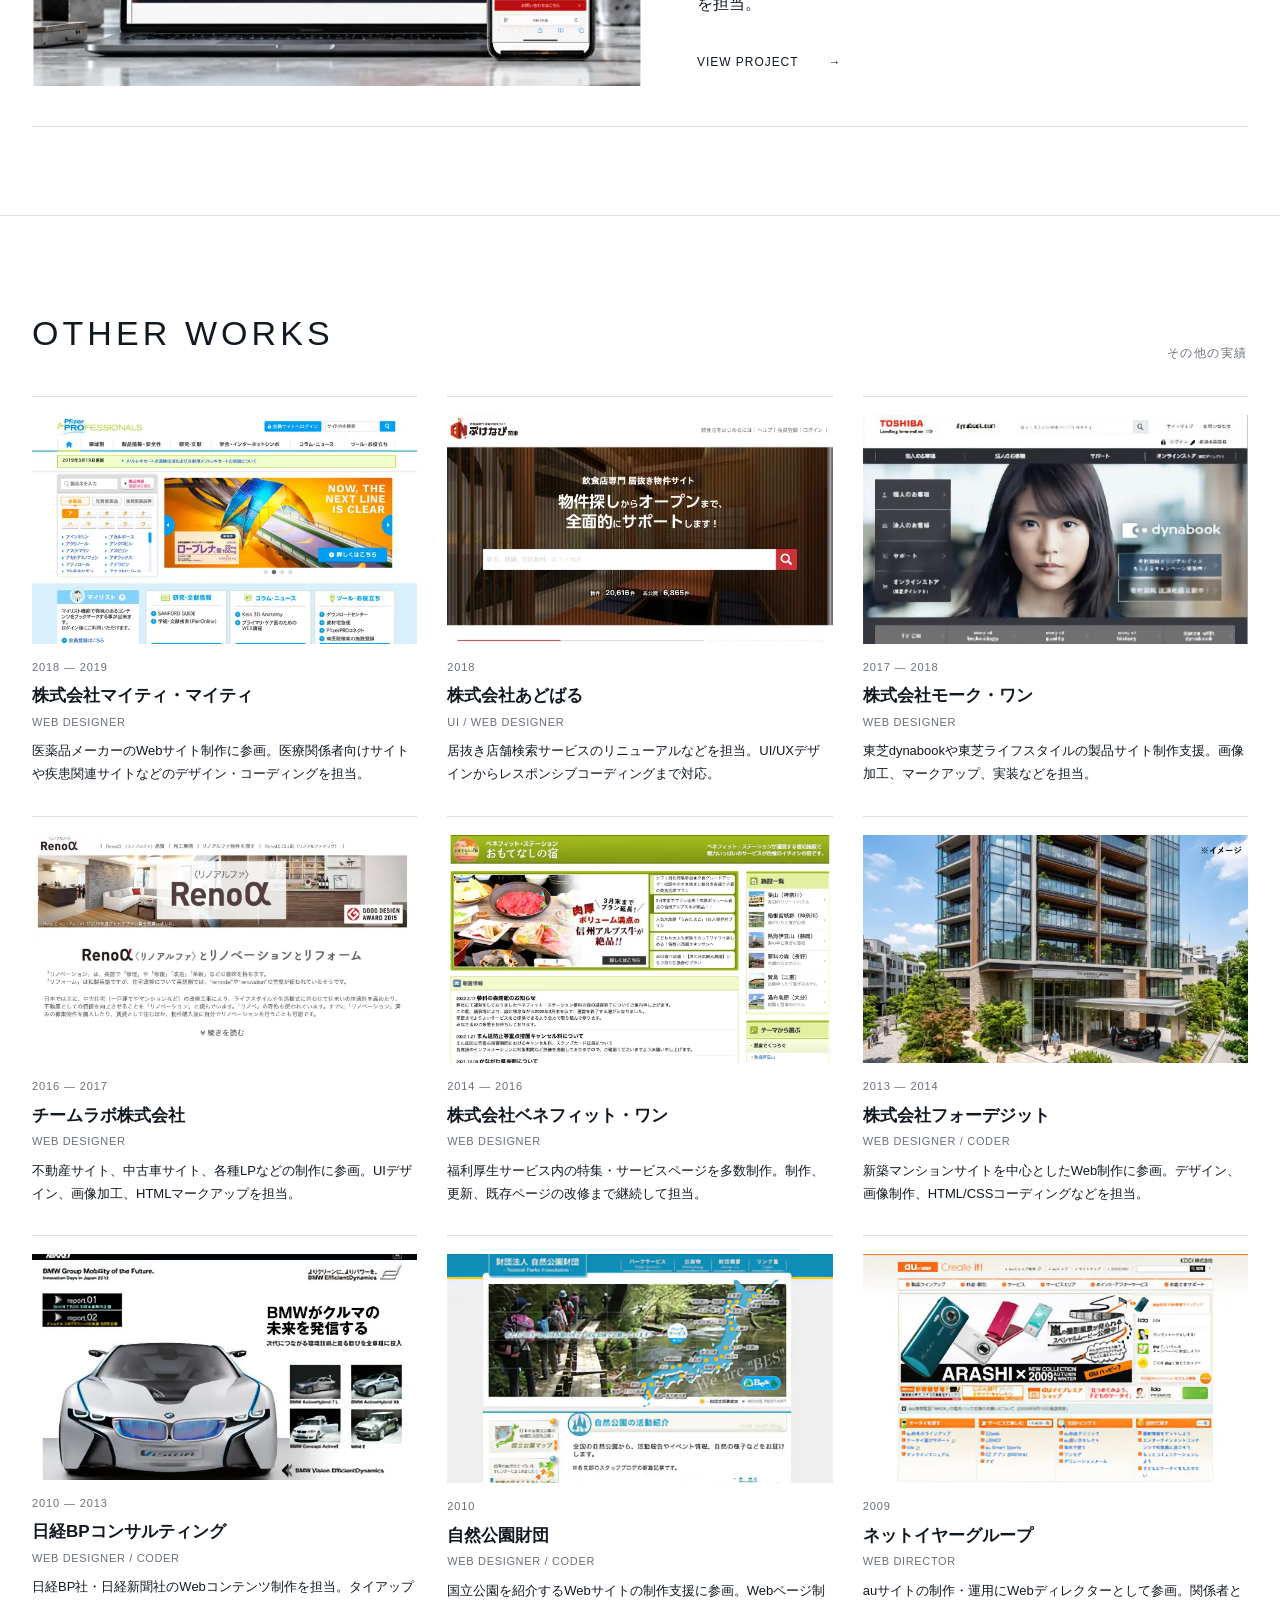
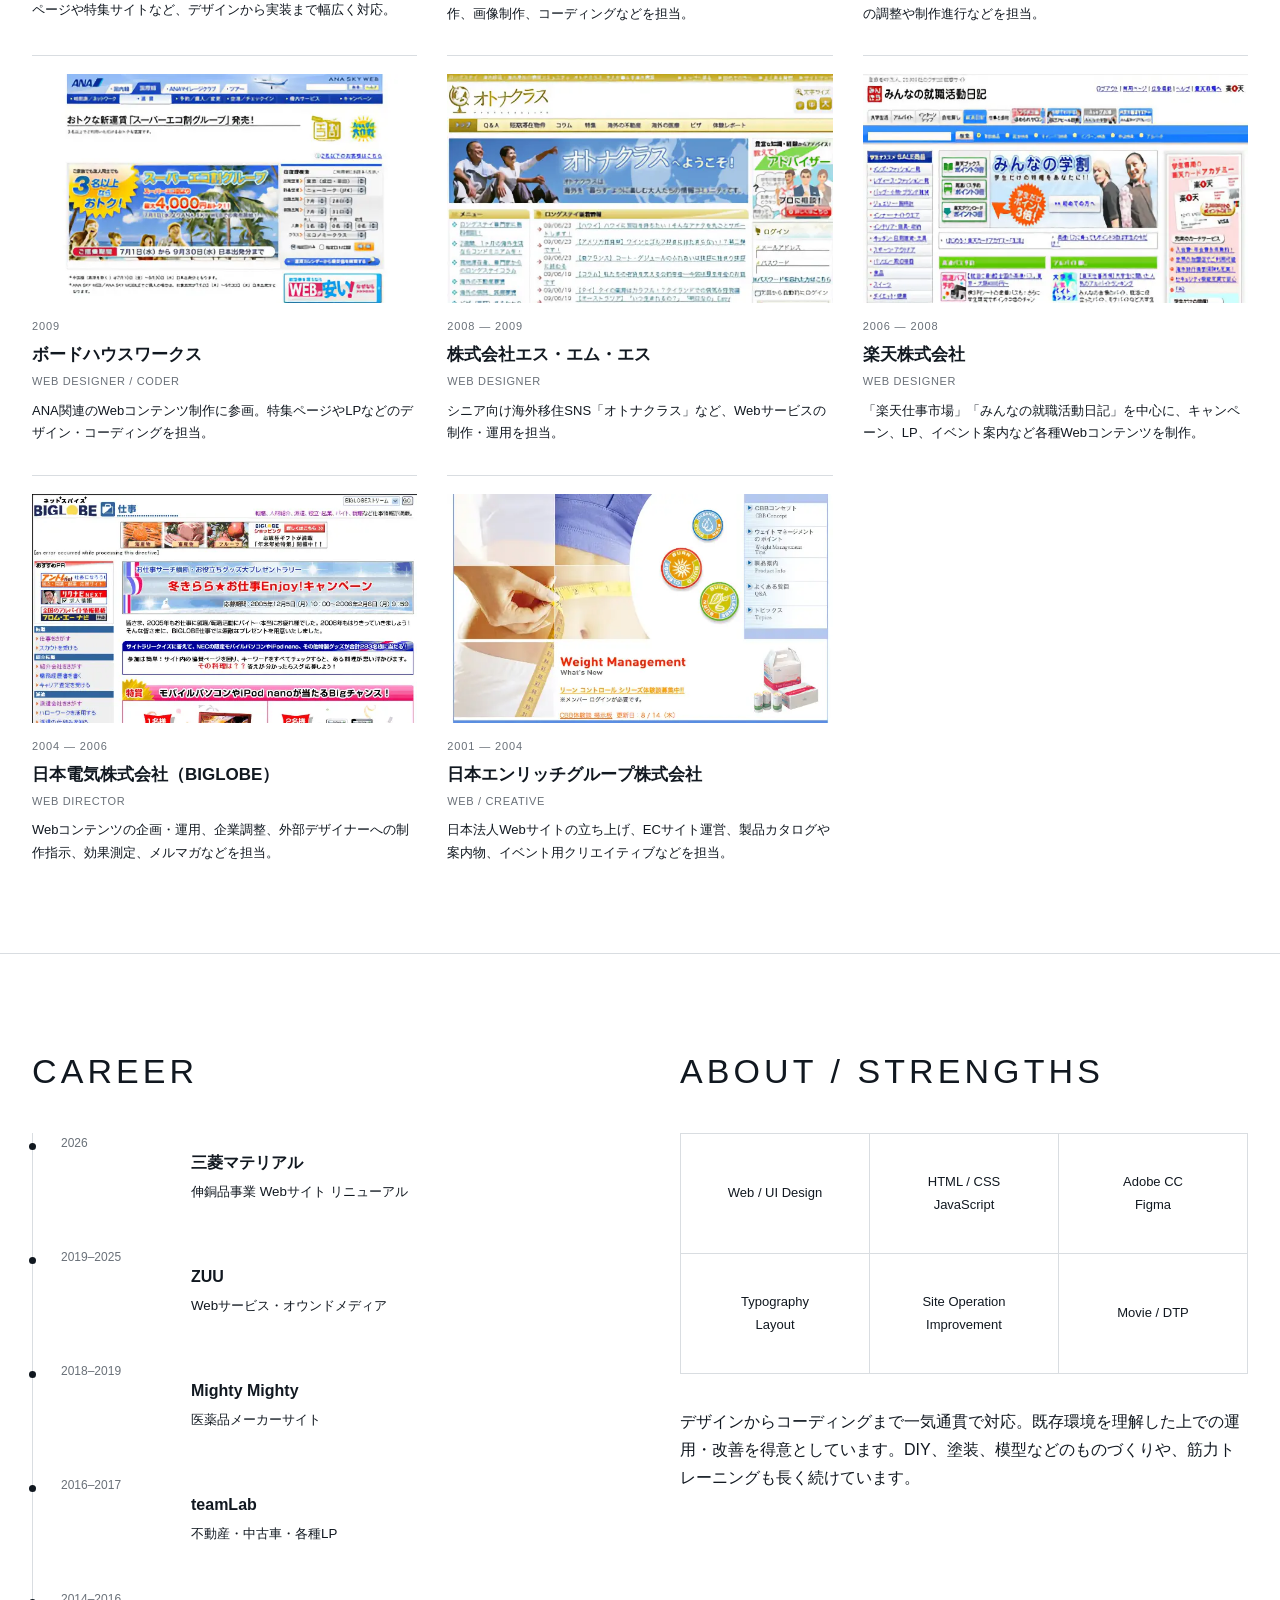
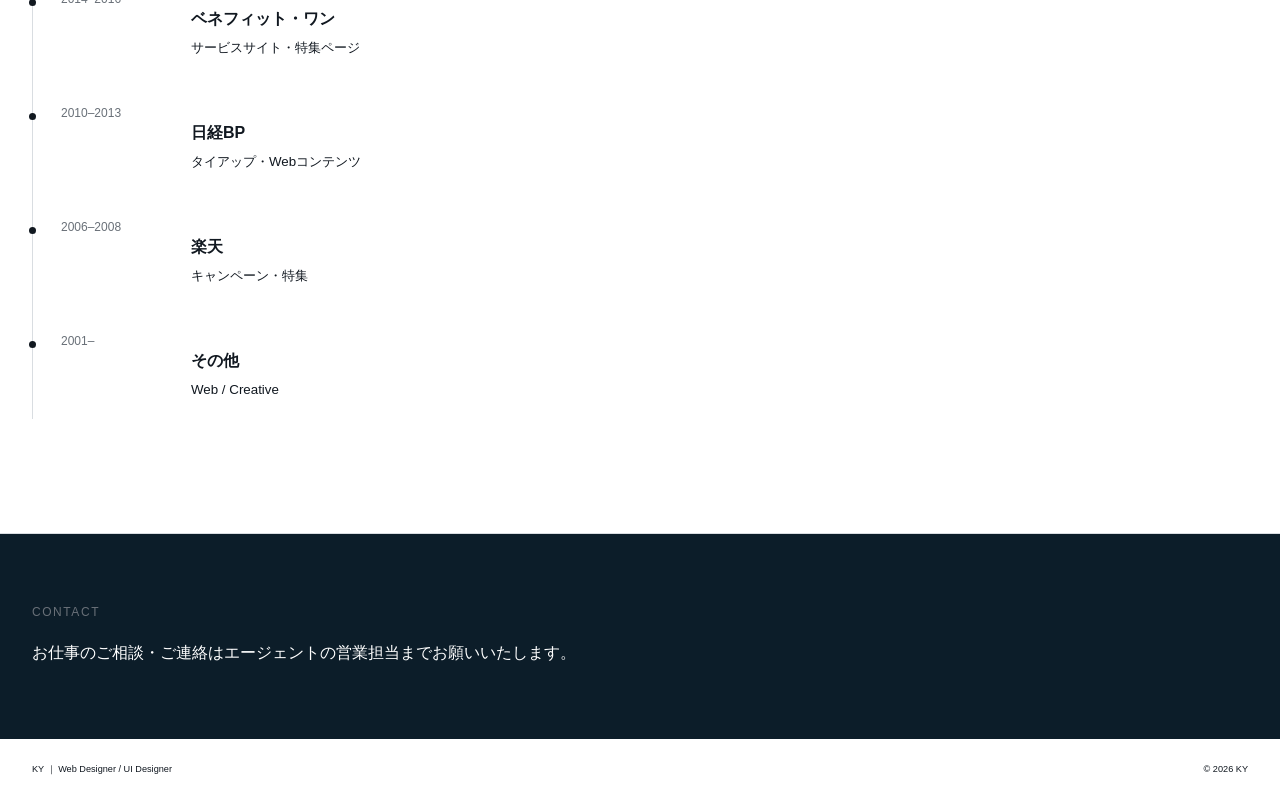
==== commit 59166cc4: "Update portfolio" ====
--- a/index.html
+++ b/index.html
@@ -101,7 +101,7 @@
             <h3>チームラボ株式会社</h3>
             <p class="career-card__role">Web Designer</p>
             <p class="career-card__description">不動産サイト、中古車サイト、各種LPなどの制作に参画。UIデザイン、画像加工、HTMLマークアップを担当。</p>
-            <span class="career-card__link">VIEW PROJECT →</span>
+            <!--<span class="career-card__link">VIEW PROJECT →</span>-->
         </article>
       </li>
       <li>
@@ -111,7 +111,6 @@
             <h3>株式会社ベネフィット・ワン</h3>
             <p class="career-card__role">Web Designer</p>
             <p class="career-card__description">福利厚生サービス内の特集・サービスページを多数制作。制作、更新、既存ページの改修まで継続して担当。</p>
-            <span class="career-card__link">VIEW PROJECT →</span>
         </article>
       </li>
       <li>
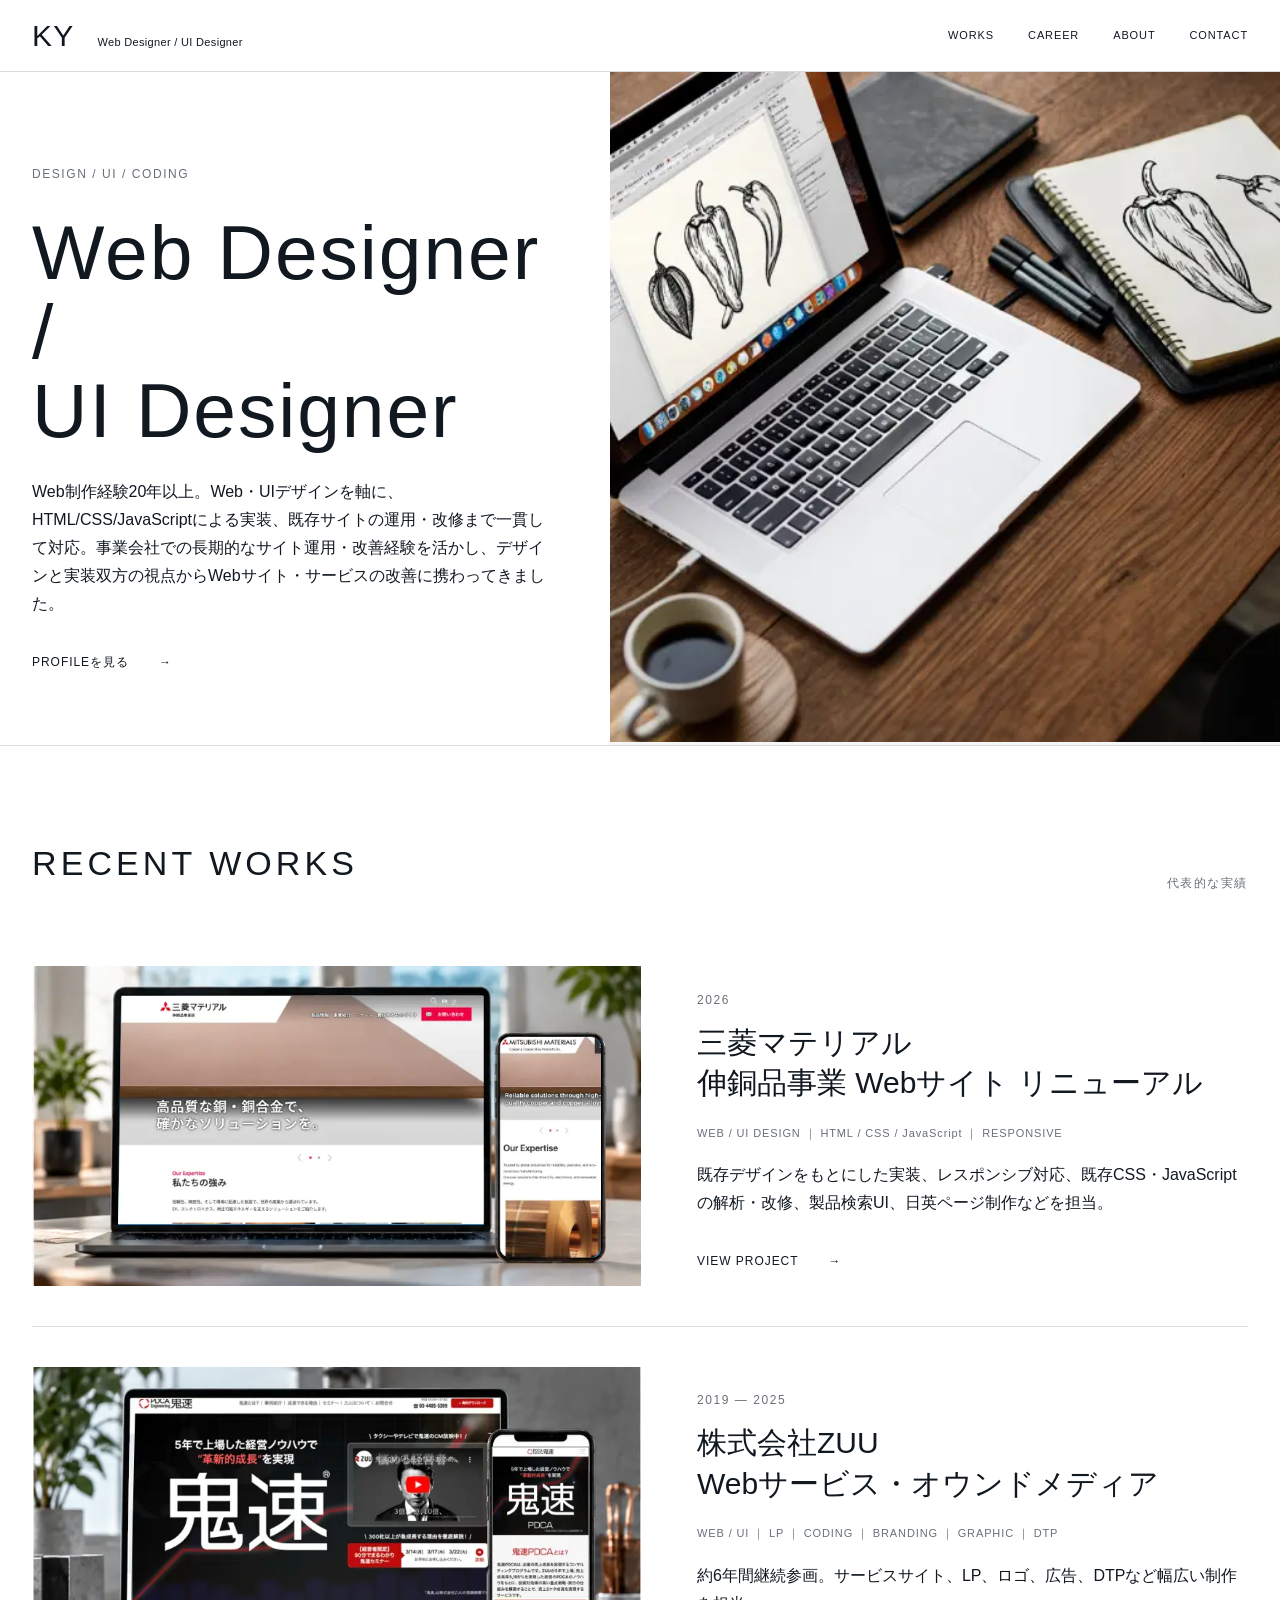
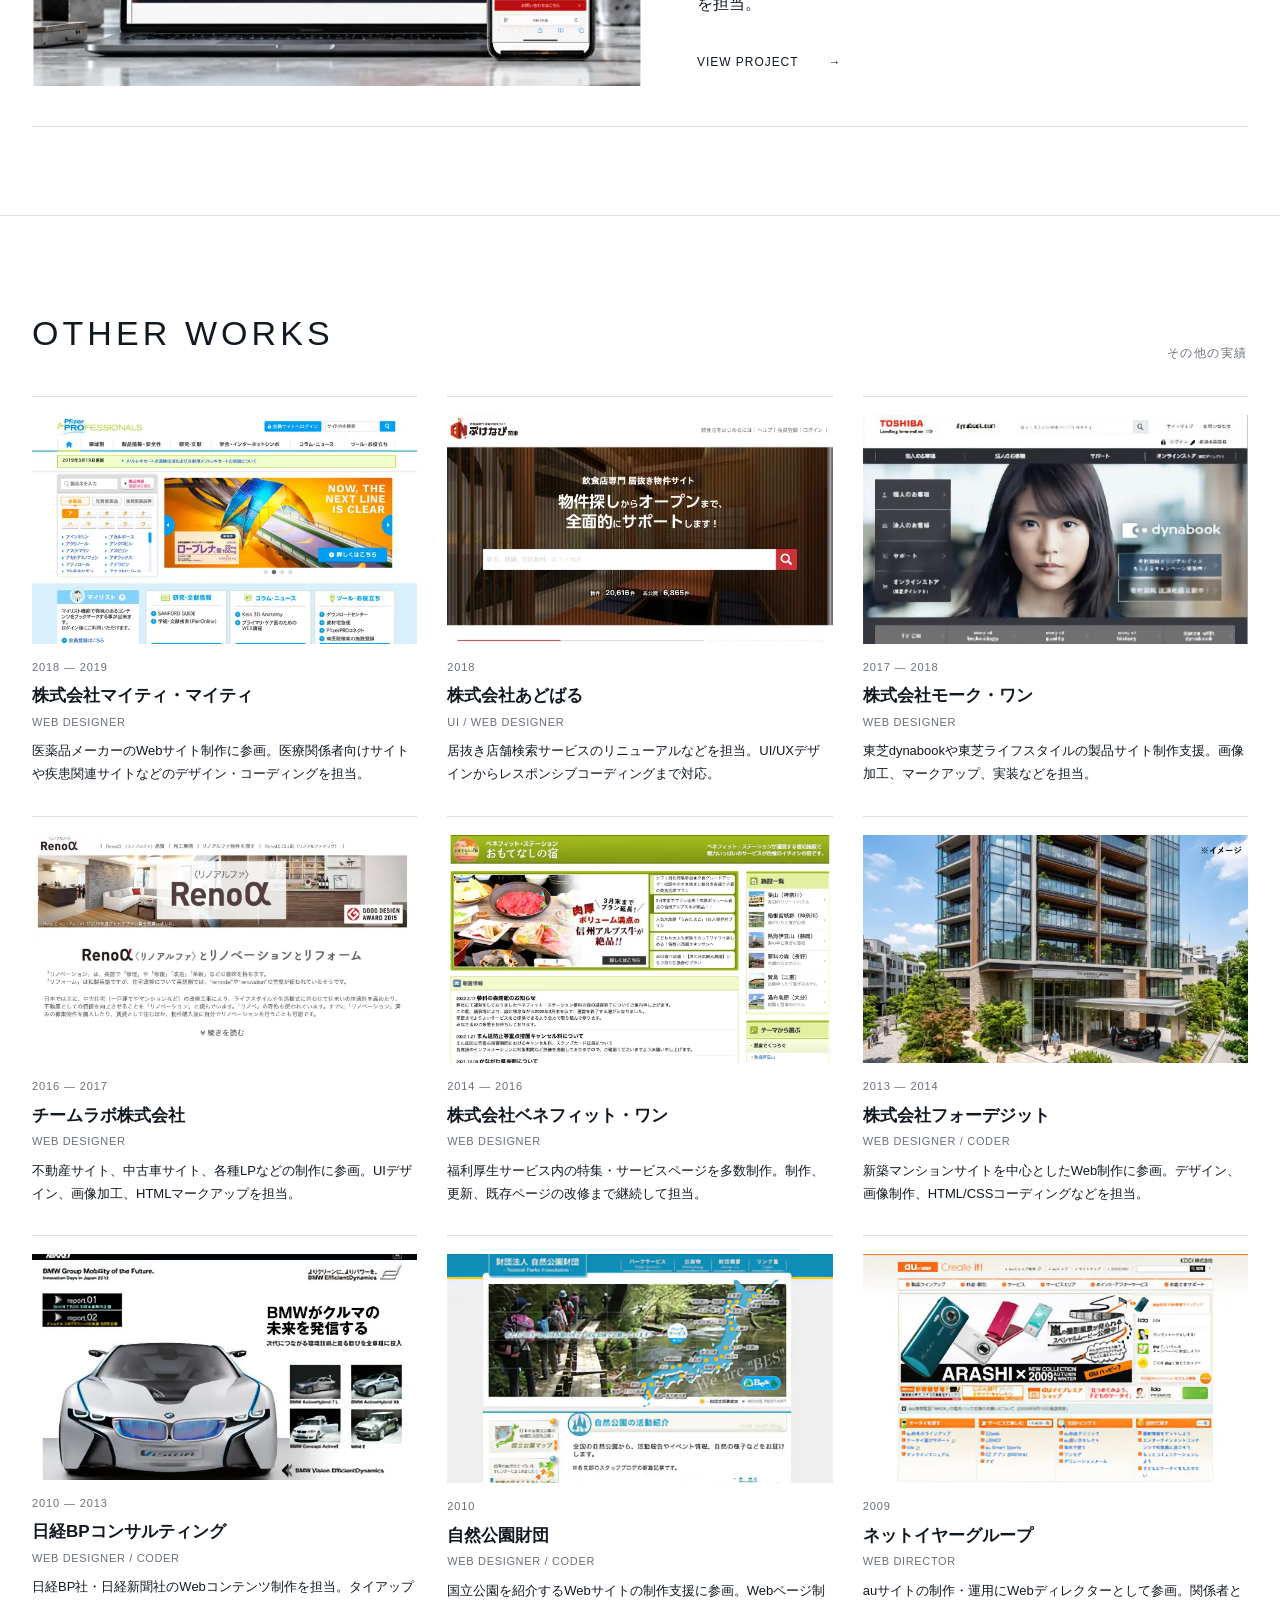
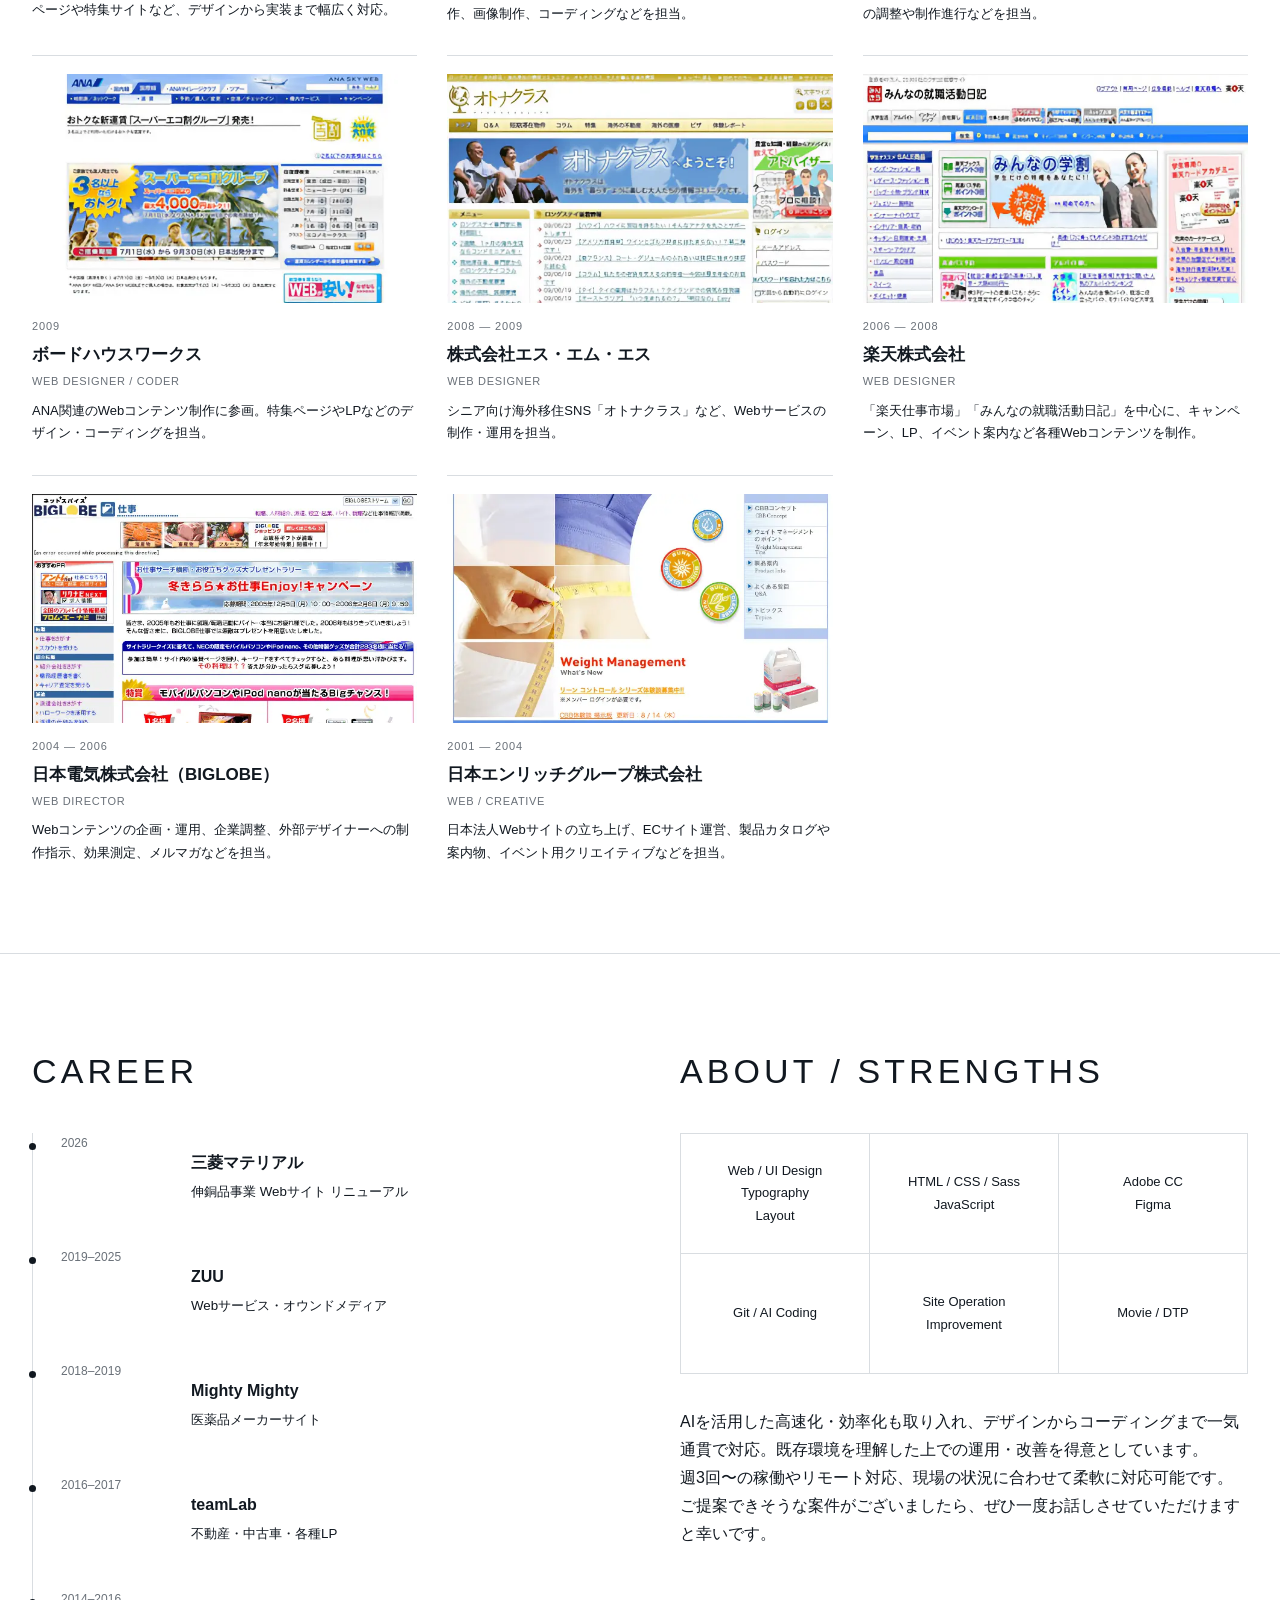
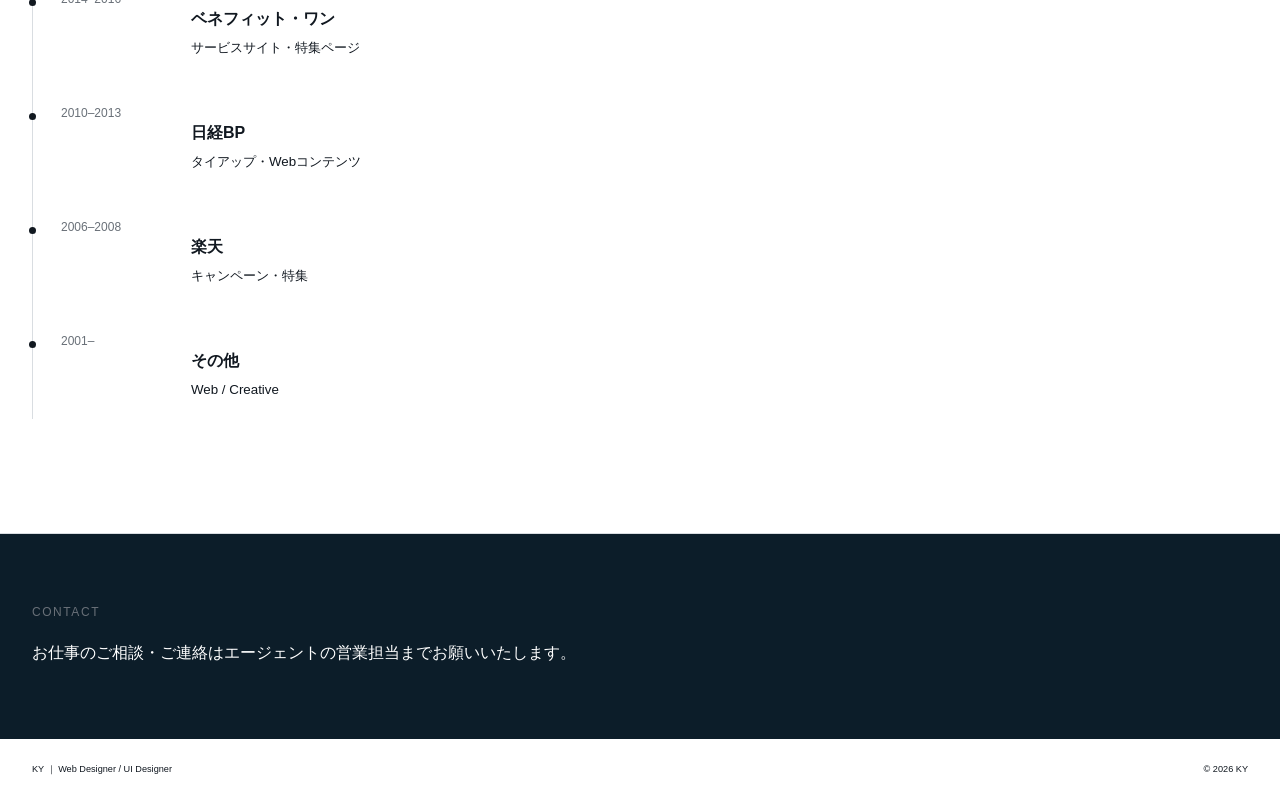
==== commit 857df534: "ABOUTセクションのスキルリストを更新し、AIを活用した効率化についての説明を追加" ====
--- a/index.html
+++ b/index.html
@@ -37,7 +37,7 @@
     <ul class="work-list">
       <li>
         <article class="work-row">
-          <figure><img src="assets/images/top_pic01.webp" alt=""></figure>
+          <figure><a href="works/mitsubishi.html"><img src="assets/images/top_pic01.webp" alt=""></a></figure>
           <div class="work-copy">
             <p class="kicker">2026</p>
             <h3>三菱マテリアル<br>伸銅品事業 Webサイト リニューアル</h3>
@@ -49,7 +49,7 @@
       </li>
       <li>
         <article class="work-row">
-          <figure><img src="assets/images/top_pic02.webp" alt=""></figure>
+          <figure><a href="works/zuu.html"><img src="assets/images/top_pic02.webp" alt=""></a></figure>
           <div class="work-copy">
             <p class="kicker">2019 — 2025</p>
             <h3>株式会社ZUU<br>Webサービス・オウンドメディア</h3>
@@ -217,10 +217,10 @@
     <section id="about">
       <header class="section-head"><h2 class="section-title">ABOUT / STRENGTHS</h2></header>
       <ul class="skill-list">
-        <li>Web / UI Design</li><li>HTML / CSS<br>JavaScript</li><li>Adobe CC<br>Figma</li>
-        <li>Typography<br>Layout</li><li>Site Operation<br>Improvement</li><li>Movie / DTP</li>
+        <li>Web / UI Design<br>Typography<br>Layout</li><li>HTML / CSS / Sass<br>JavaScript</li><li>Adobe CC<br>Figma</li>
+        <li>Git / AI Coding</li><li>Site Operation<br>Improvement</li><li>Movie / DTP</li>
       </ul>
-      <p style="margin-top:34px">デザインからコーディングまで一気通貫で対応。既存環境を理解した上での運用・改善を得意としています。DIY、塗装、模型などのものづくりや、筋力トレーニングも長く続けています。</p>
+      <p style="margin-top:34px">AIを活用した高速化・効率化も取り入れ、デザインからコーディングまで一気通貫で対応。既存環境を理解した上での運用・改善を得意としています。<br>週3回〜の稼働やリモート対応、現場の状況に合わせて柔軟に対応可能です。ご提案できそうな案件がございましたら、ぜひ一度お話しさせていただけますと幸いです。</p>
     </section>
   </div>
 </section>
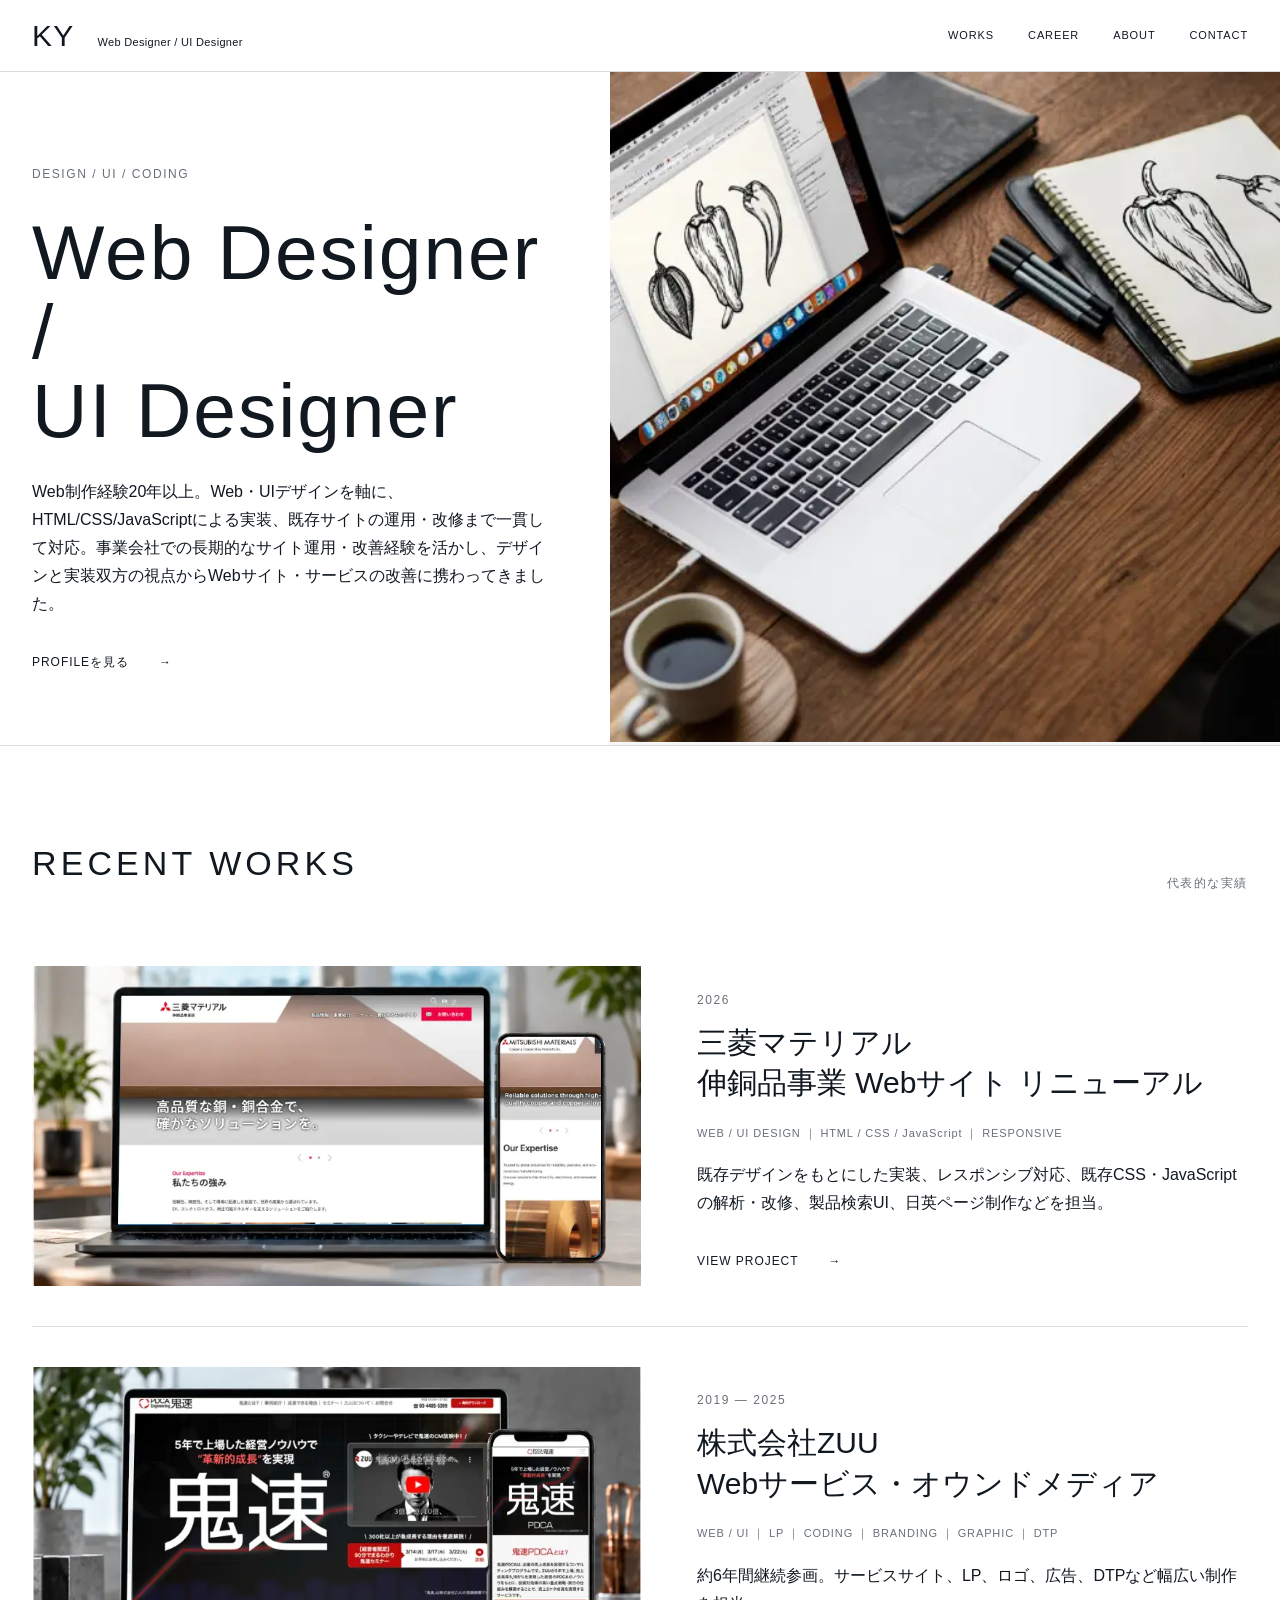
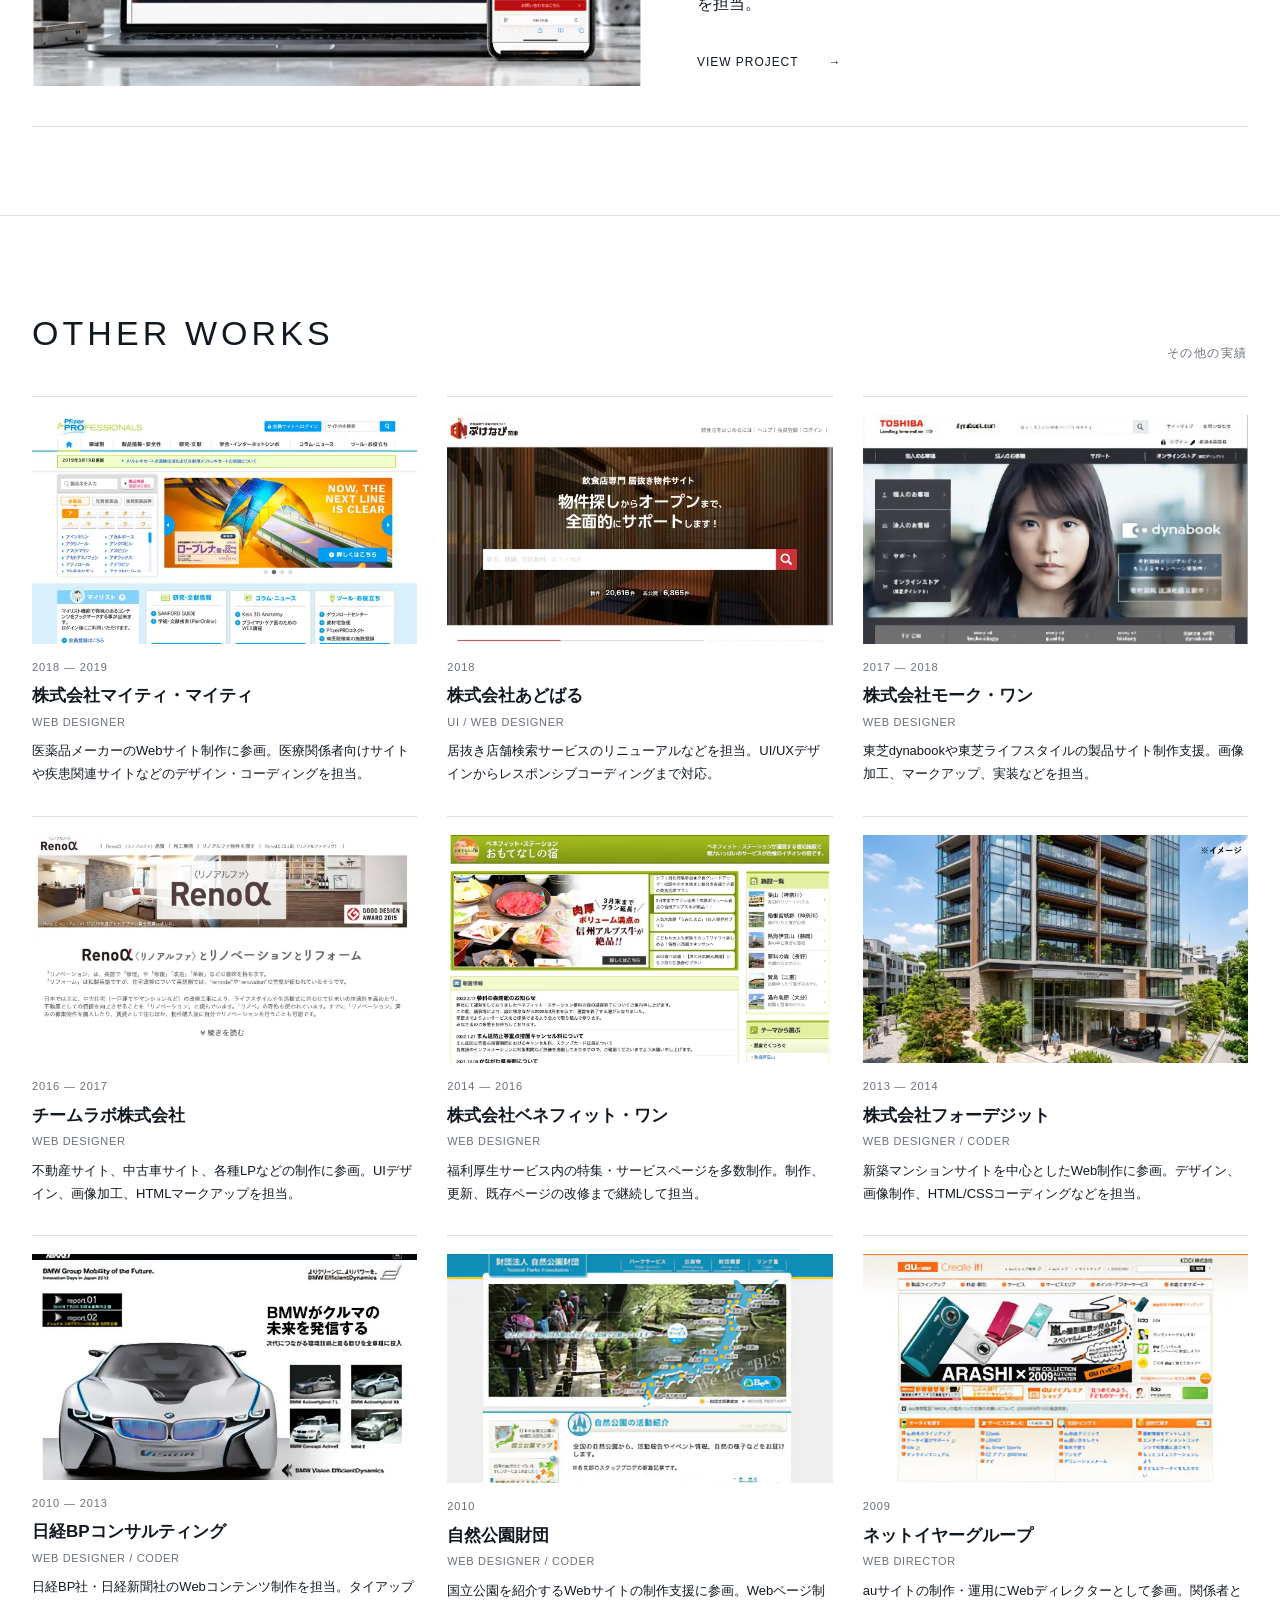
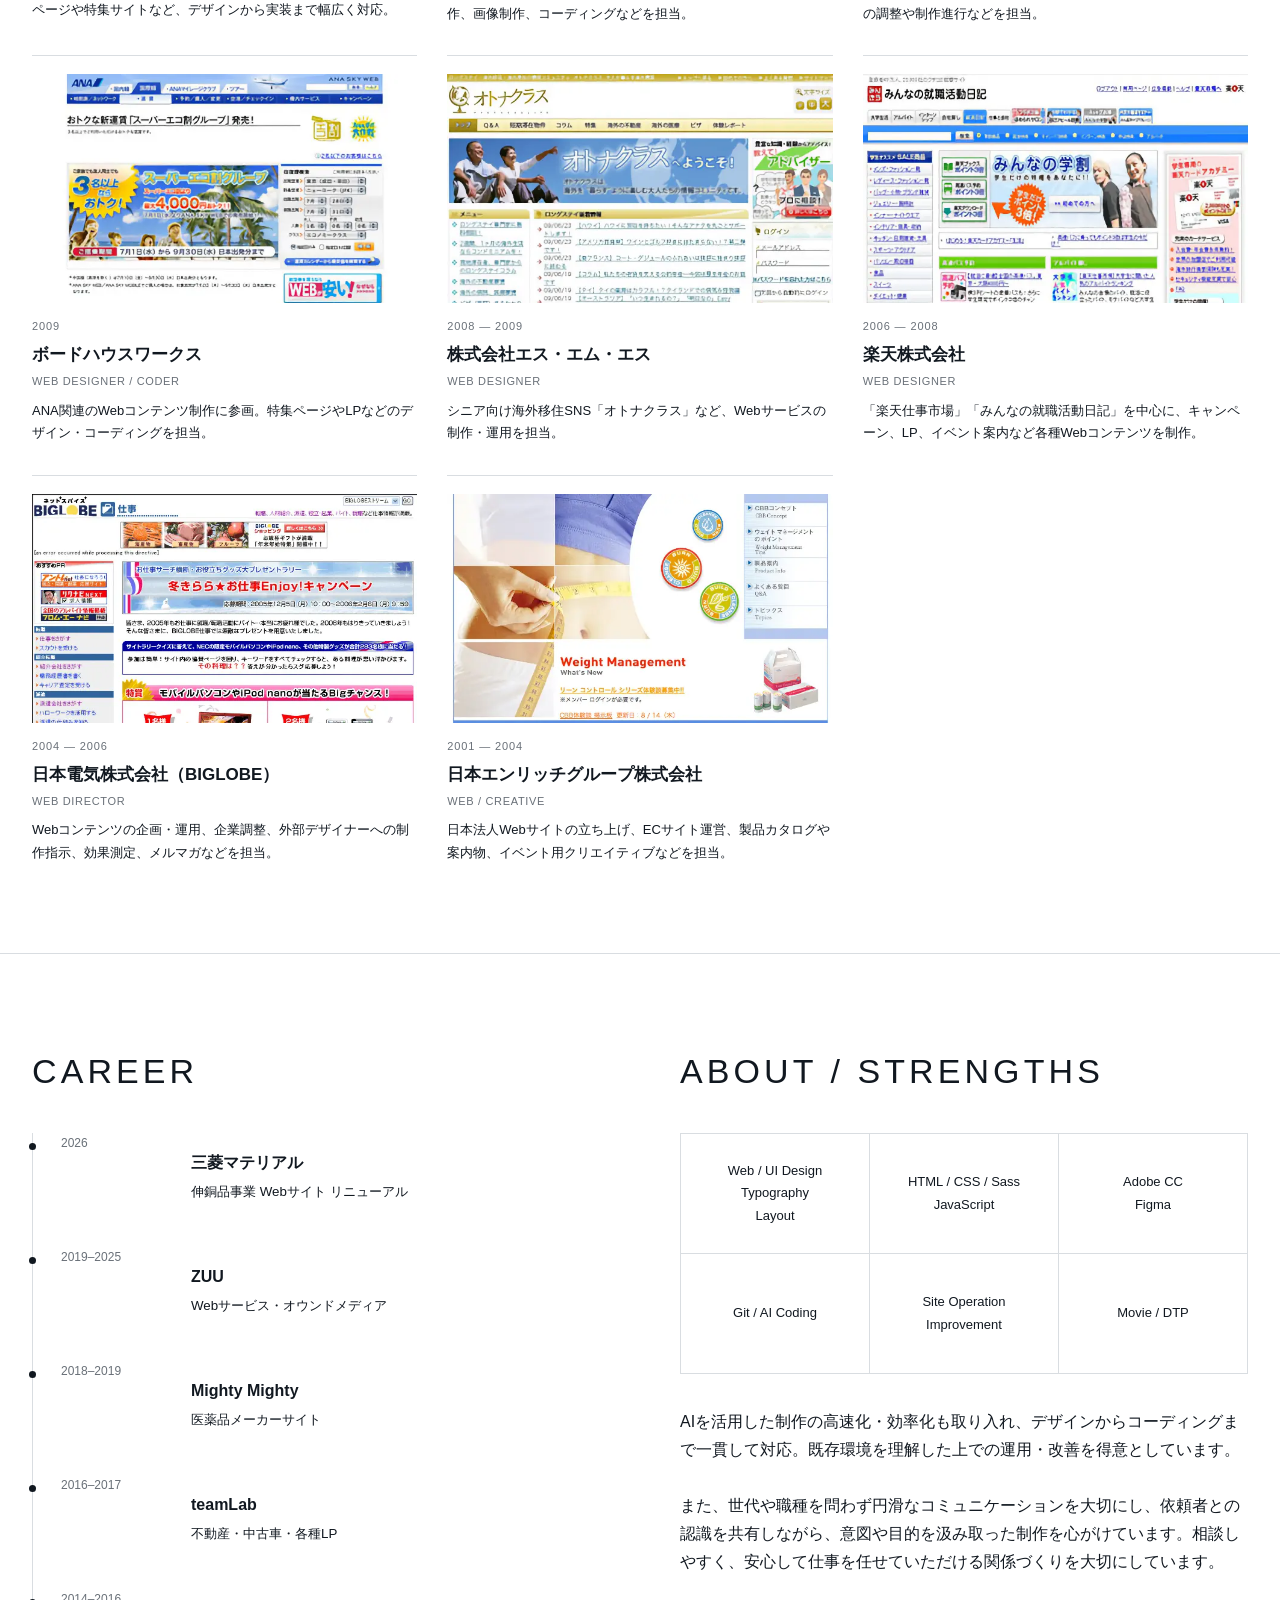
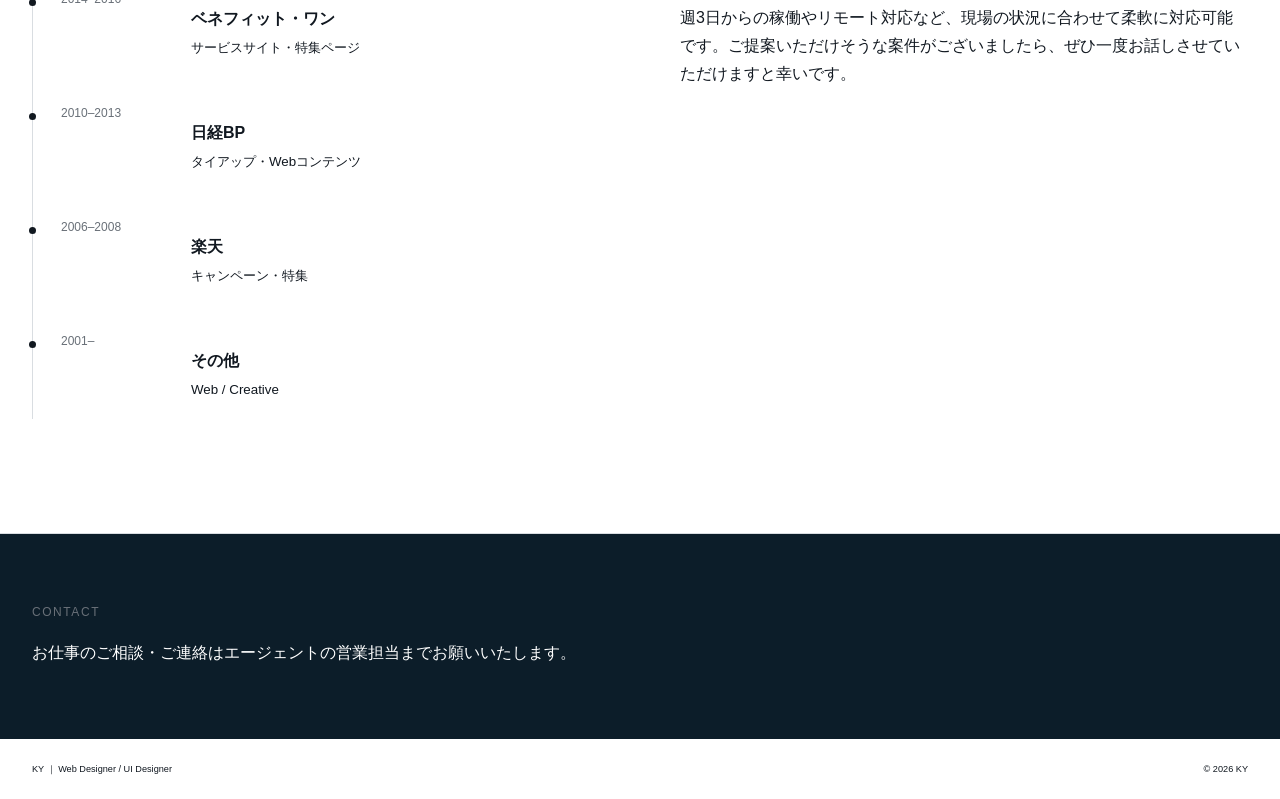
==== commit c0046666: "プロフィール文更新" ====
--- a/index.html
+++ b/index.html
@@ -220,7 +220,11 @@
         <li>Web / UI Design<br>Typography<br>Layout</li><li>HTML / CSS / Sass<br>JavaScript</li><li>Adobe CC<br>Figma</li>
         <li>Git / AI Coding</li><li>Site Operation<br>Improvement</li><li>Movie / DTP</li>
       </ul>
-      <p style="margin-top:34px">AIを活用した高速化・効率化も取り入れ、デザインからコーディングまで一気通貫で対応。既存環境を理解した上での運用・改善を得意としています。<br>週3回〜の稼働やリモート対応、現場の状況に合わせて柔軟に対応可能です。ご提案できそうな案件がございましたら、ぜひ一度お話しさせていただけますと幸いです。</p>
+      <p style="margin-top:34px">AIを活用した制作の高速化・効率化も取り入れ、デザインからコーディングまで一貫して対応。既存環境を理解した上での運用・改善を得意としています。<br><br>
+
+また、世代や職種を問わず円滑なコミュニケーションを大切にし、依頼者との認識を共有しながら、意図や目的を汲み取った制作を心がけています。相談しやすく、安心して仕事を任せていただける関係づくりを大切にしています。<br><br>
+
+週3日からの稼働やリモート対応など、現場の状況に合わせて柔軟に対応可能です。ご提案いただけそうな案件がございましたら、ぜひ一度お話しさせていただけますと幸いです。</p>
     </section>
   </div>
 </section>
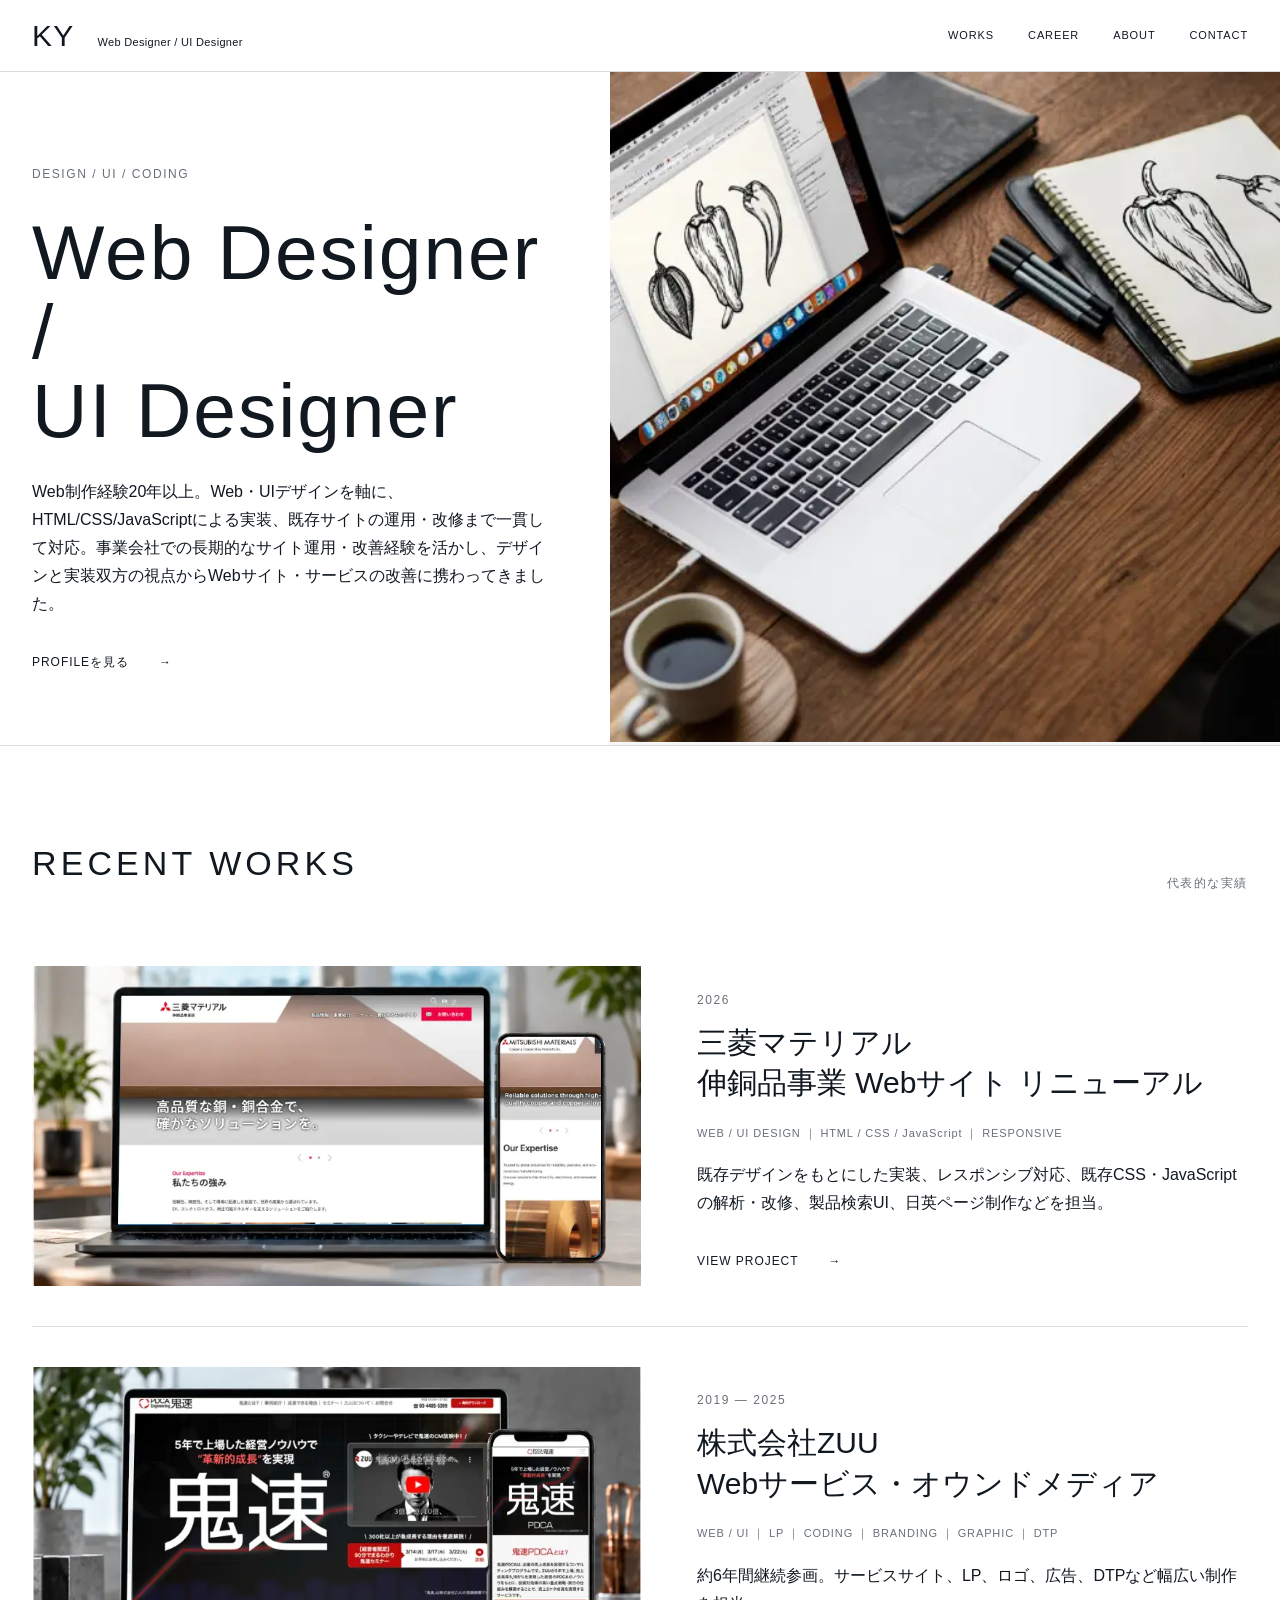
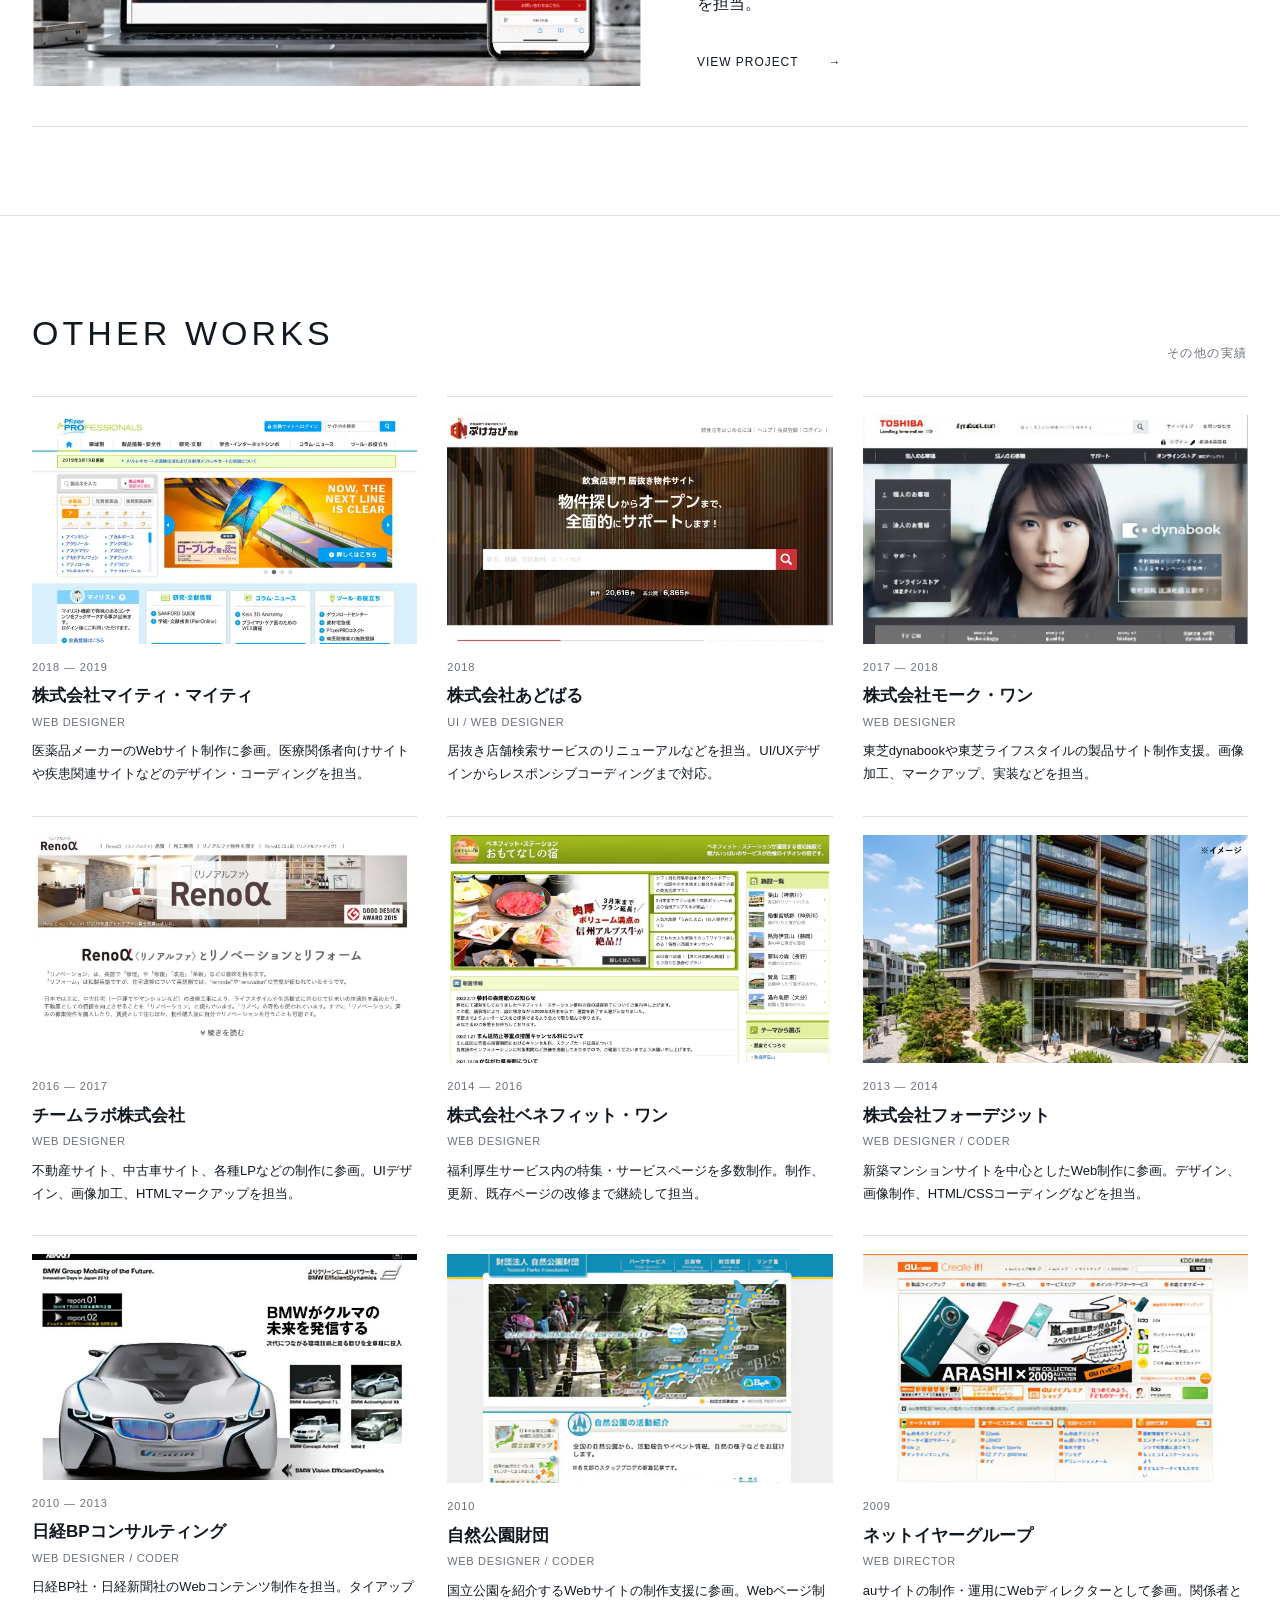
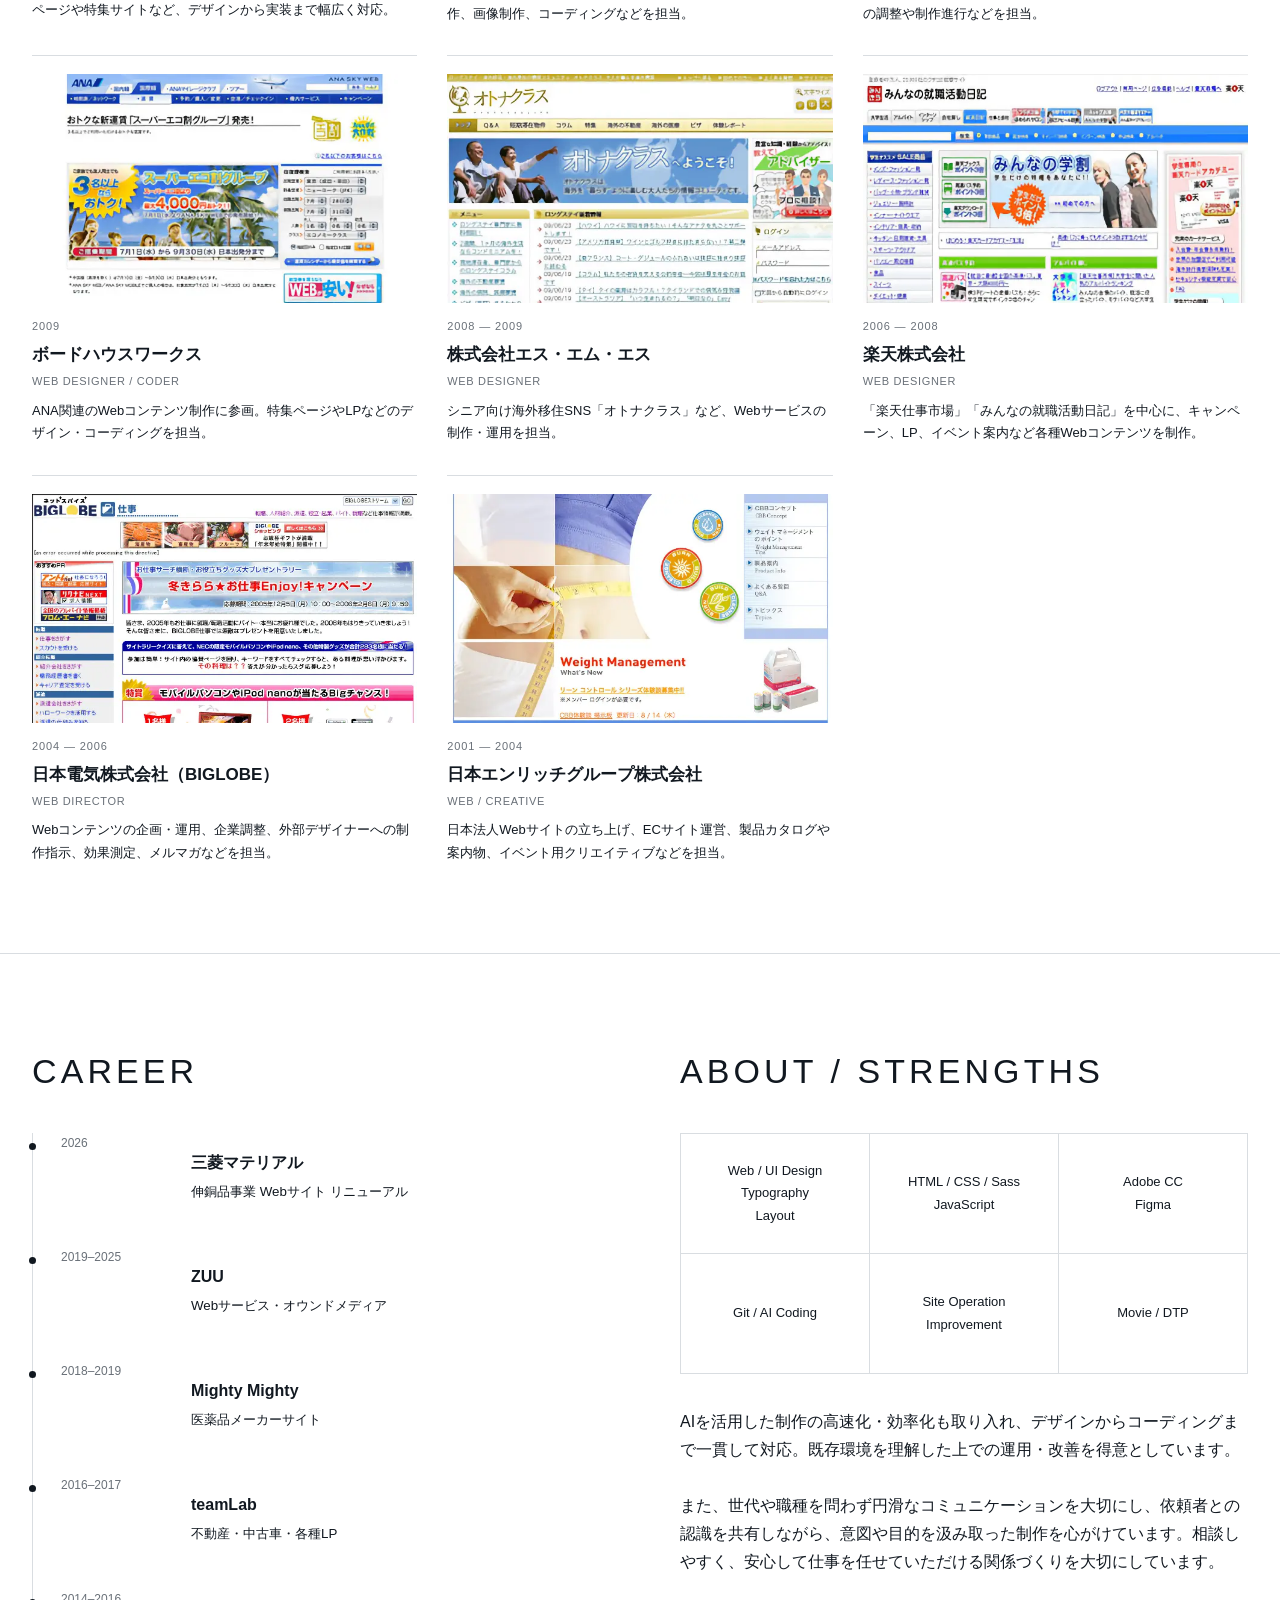
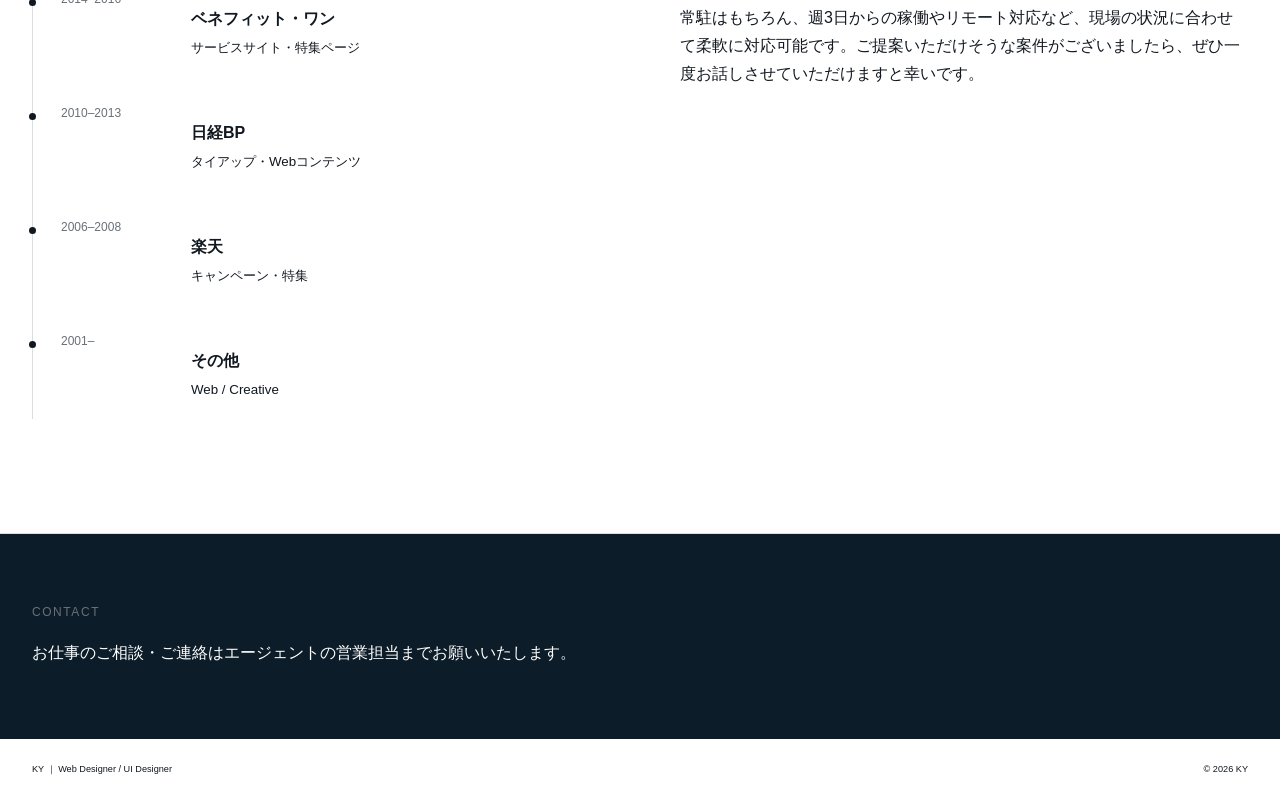
==== commit b01f7302: "Update portfolio" ====
--- a/index.html
+++ b/index.html
@@ -224,7 +224,7 @@
 
 また、世代や職種を問わず円滑なコミュニケーションを大切にし、依頼者との認識を共有しながら、意図や目的を汲み取った制作を心がけています。相談しやすく、安心して仕事を任せていただける関係づくりを大切にしています。<br><br>
 
-週3日からの稼働やリモート対応など、現場の状況に合わせて柔軟に対応可能です。ご提案いただけそうな案件がございましたら、ぜひ一度お話しさせていただけますと幸いです。</p>
+常駐はもちろん、週3日からの稼働やリモート対応など、現場の状況に合わせて柔軟に対応可能です。ご提案いただけそうな案件がございましたら、ぜひ一度お話しさせていただけますと幸いです。</p>
     </section>
   </div>
 </section>
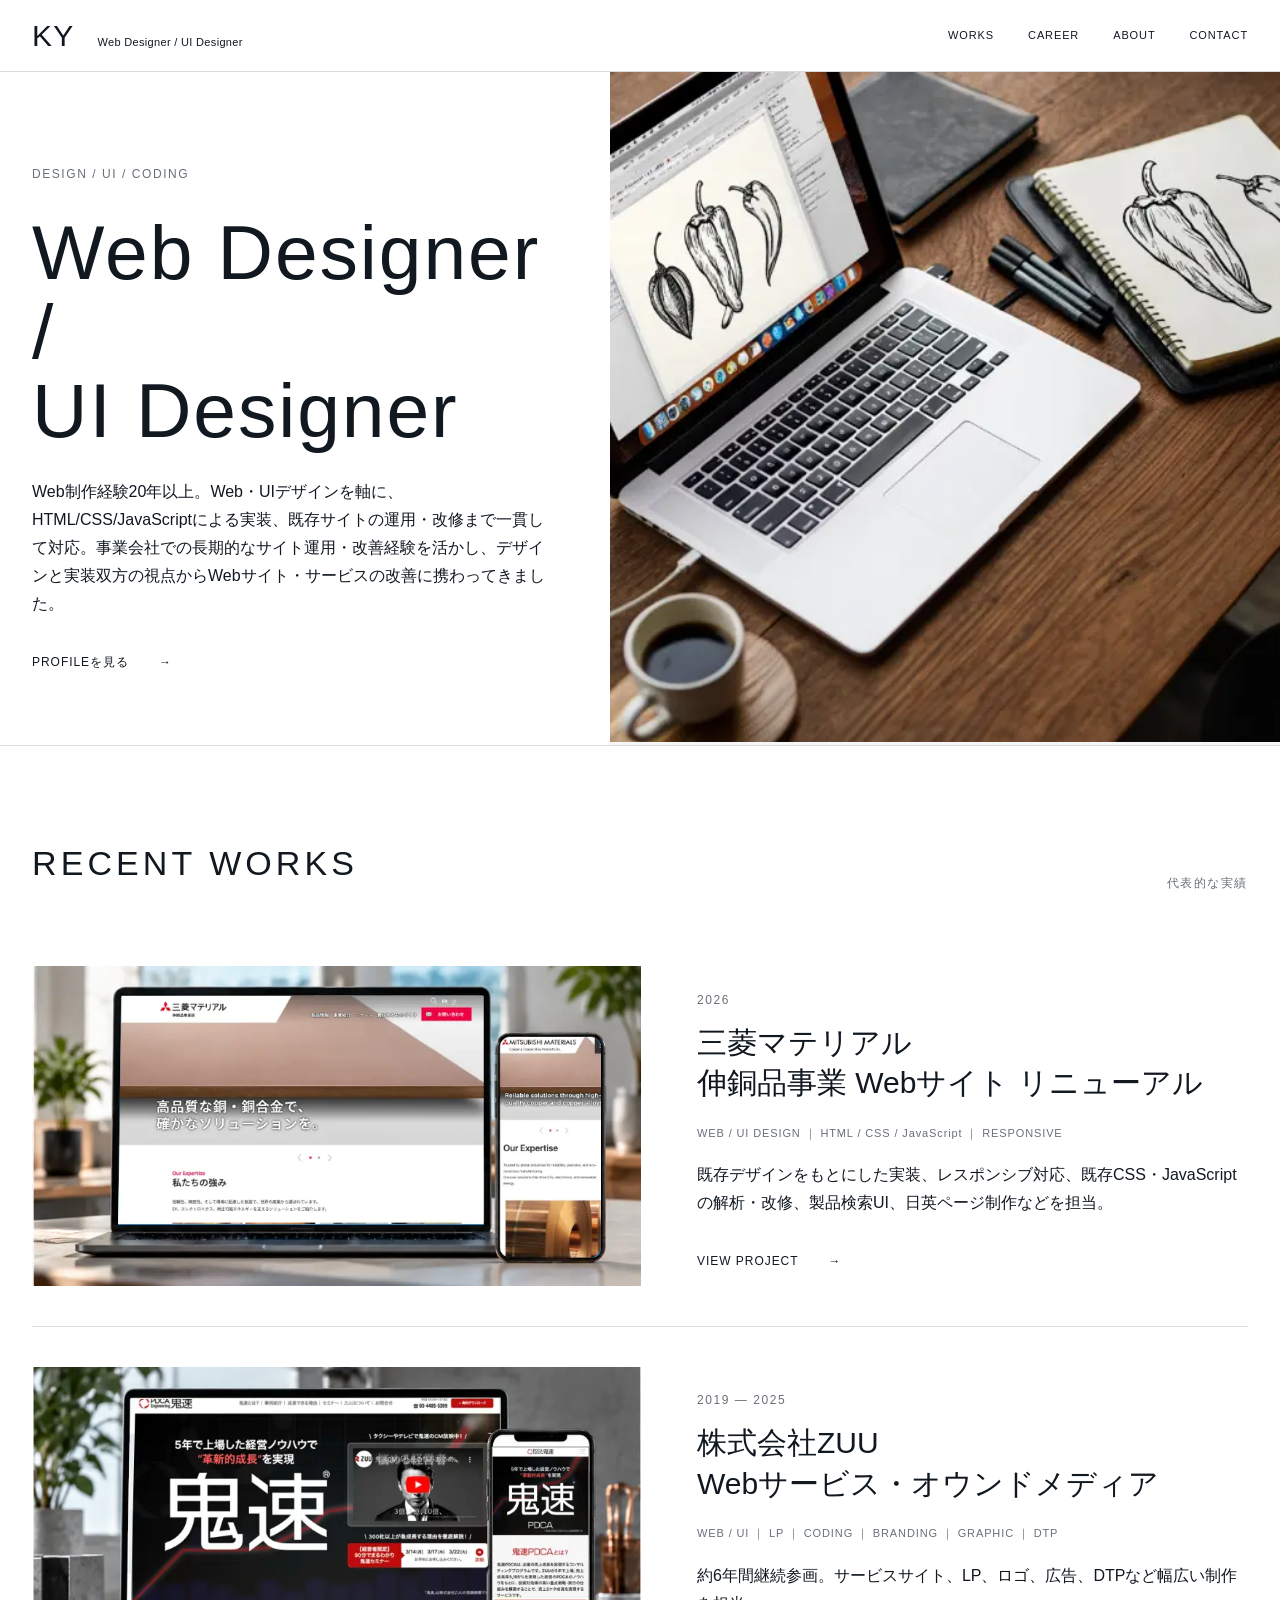
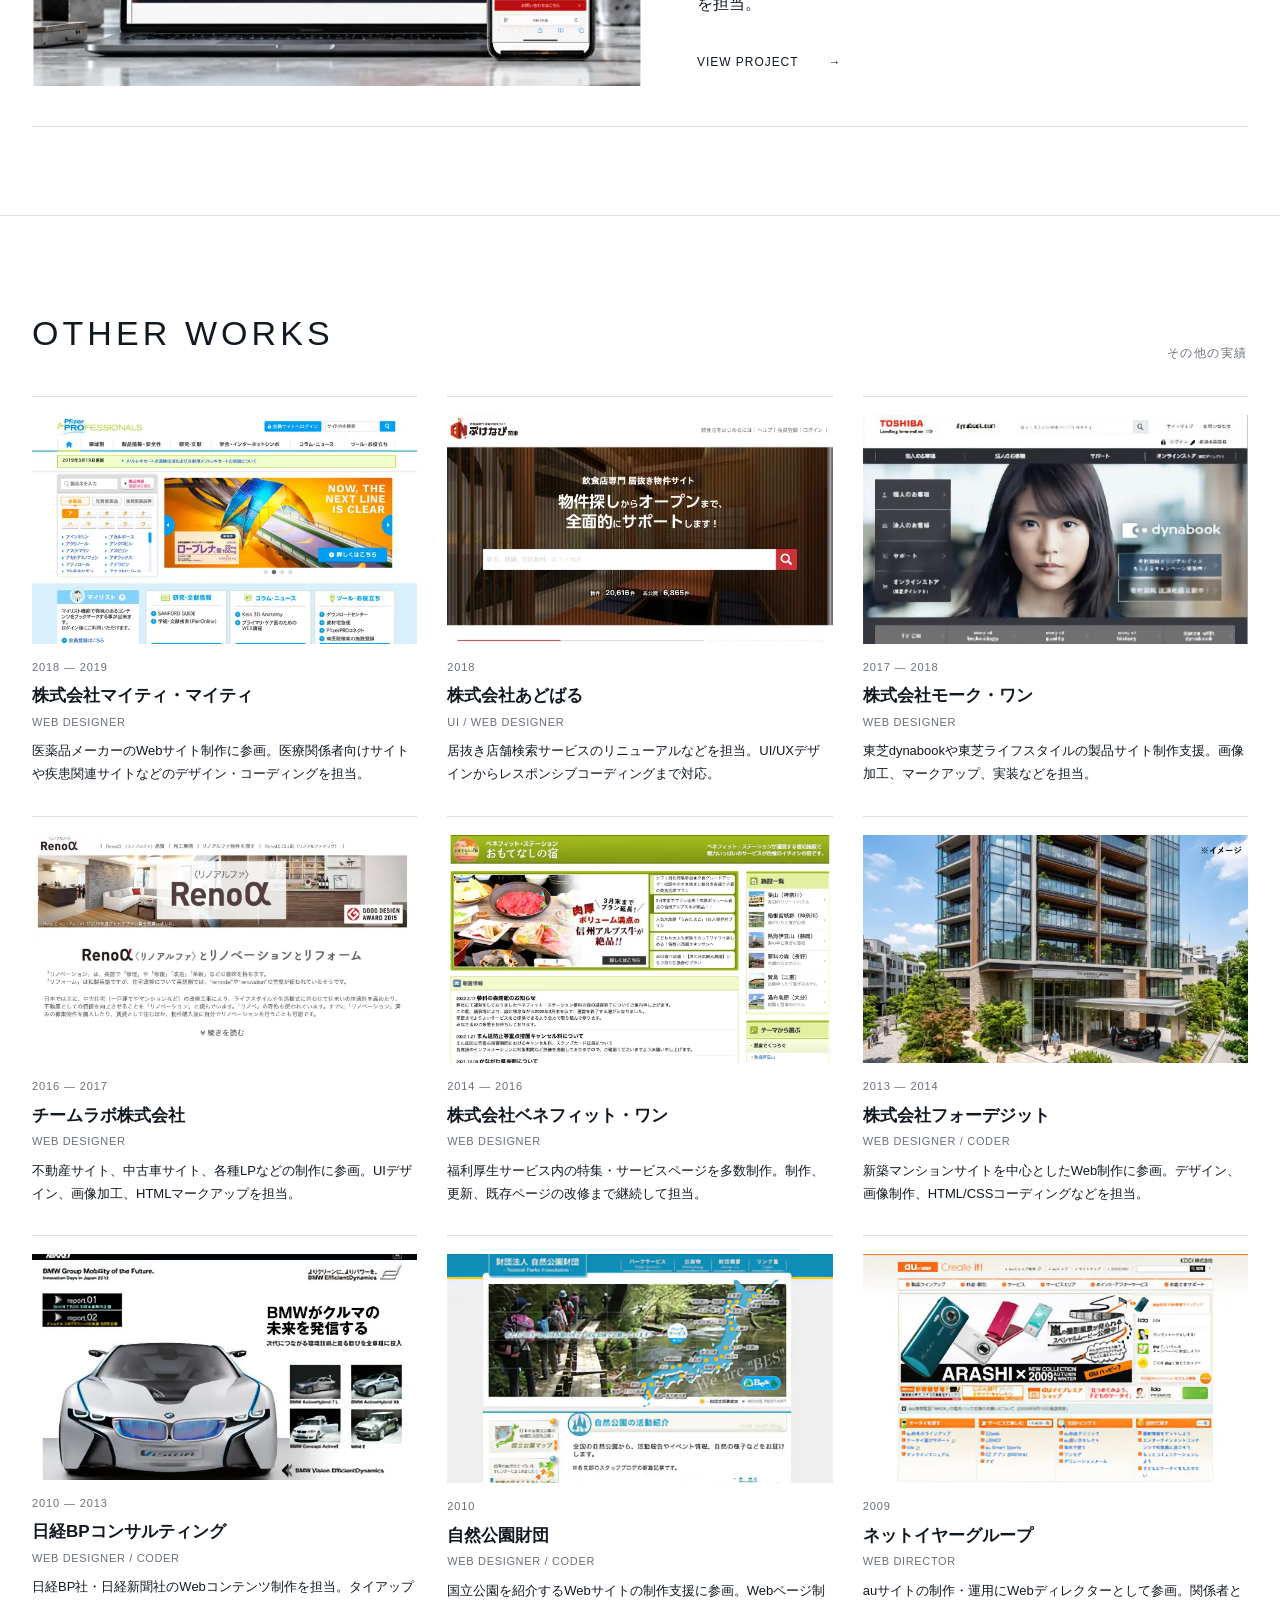
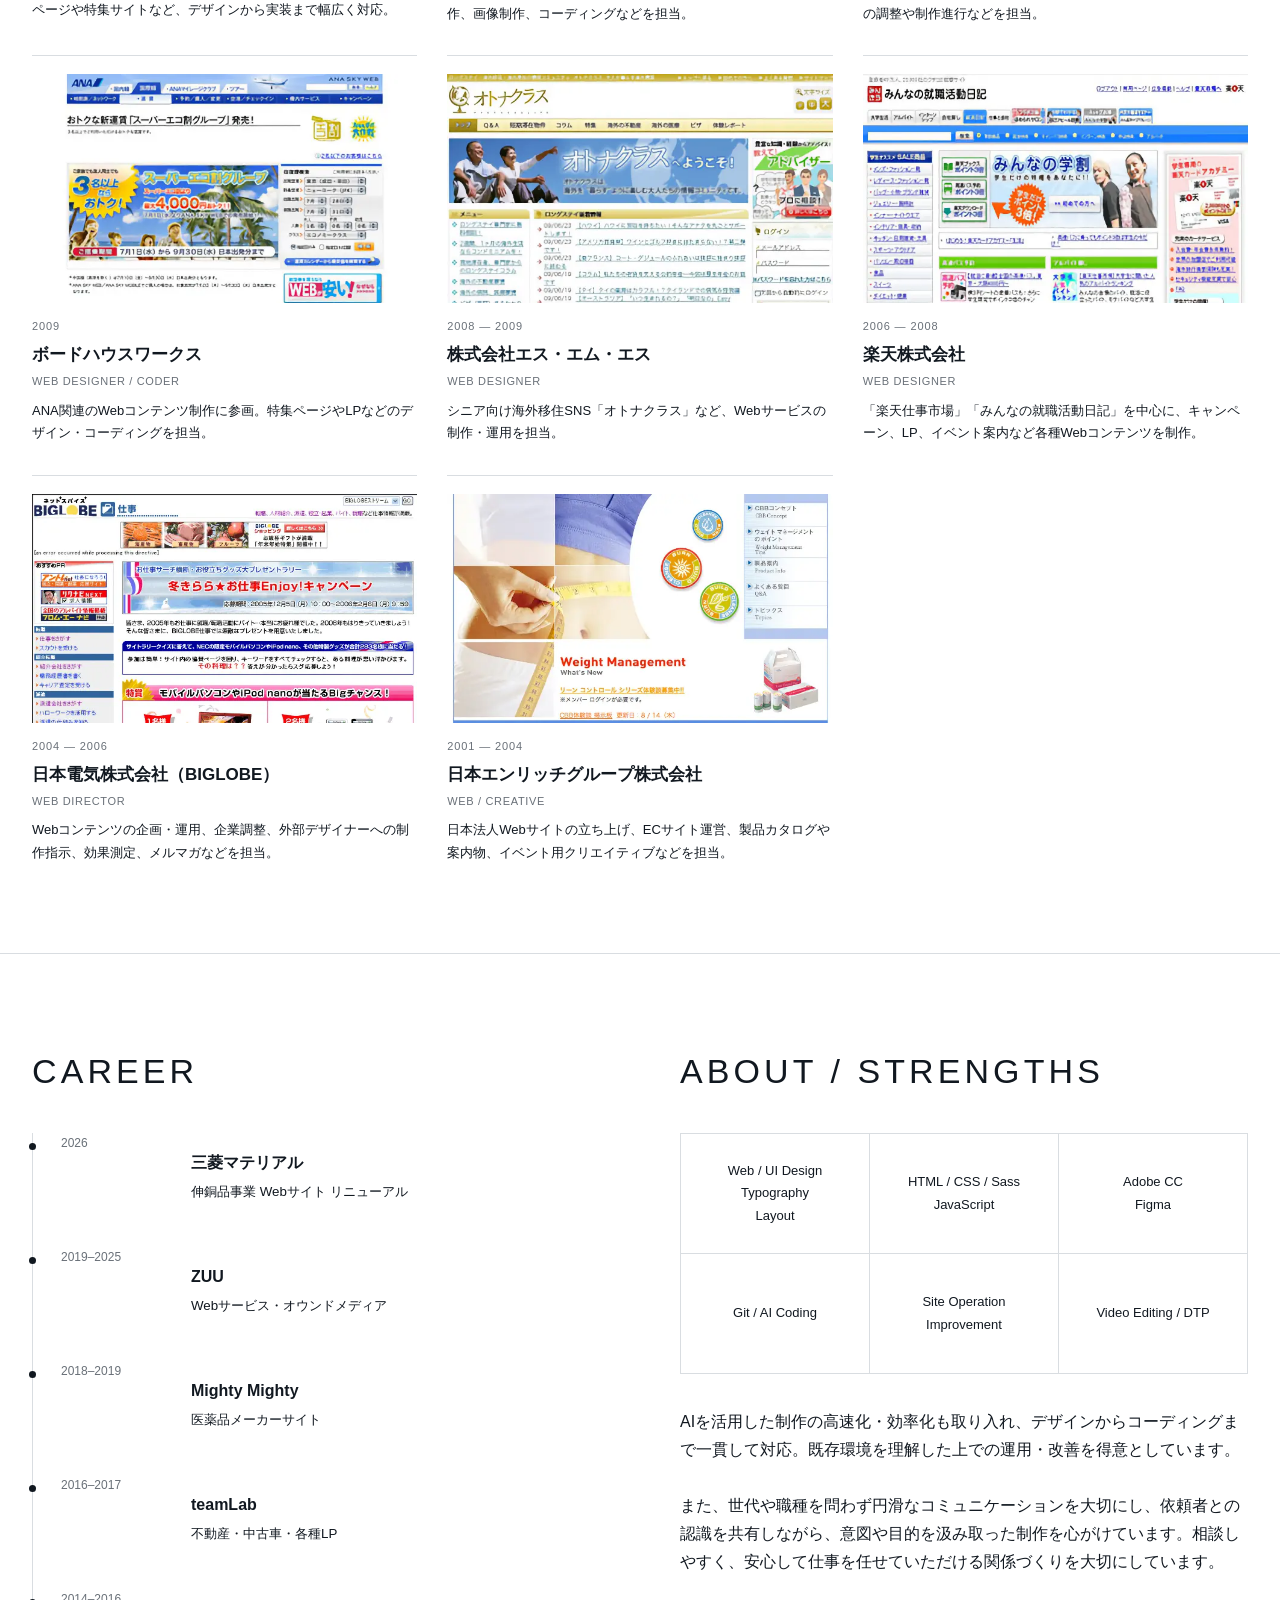
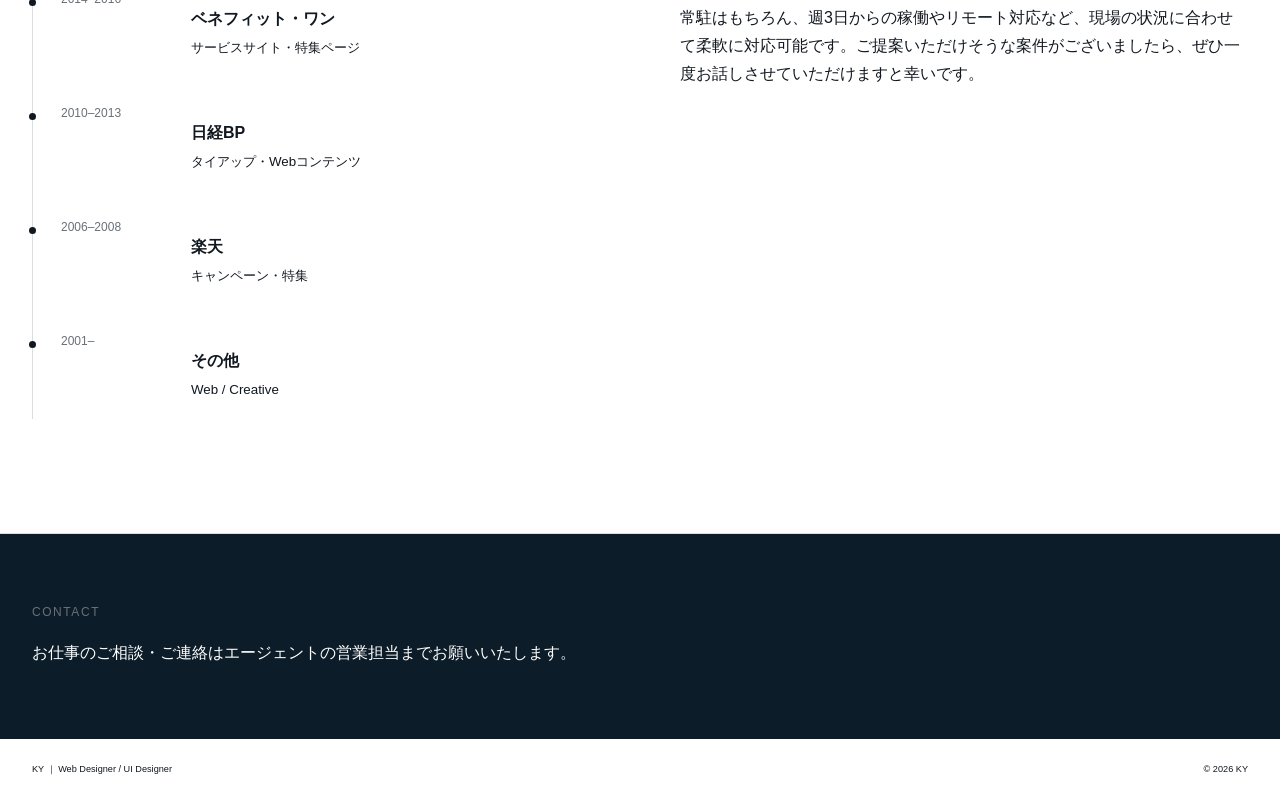
==== commit 990f4a49: "ABOUTセクションのスキルリストを更新し、動画編集を追加" ====
--- a/index.html
+++ b/index.html
@@ -218,7 +218,7 @@
       <header class="section-head"><h2 class="section-title">ABOUT / STRENGTHS</h2></header>
       <ul class="skill-list">
         <li>Web / UI Design<br>Typography<br>Layout</li><li>HTML / CSS / Sass<br>JavaScript</li><li>Adobe CC<br>Figma</li>
-        <li>Git / AI Coding</li><li>Site Operation<br>Improvement</li><li>Movie / DTP</li>
+        <li>Git / AI Coding</li><li>Site Operation<br>Improvement</li><li>Video Editing / DTP</li>
       </ul>
       <p style="margin-top:34px">AIを活用した制作の高速化・効率化も取り入れ、デザインからコーディングまで一貫して対応。既存環境を理解した上での運用・改善を得意としています。<br><br>
 
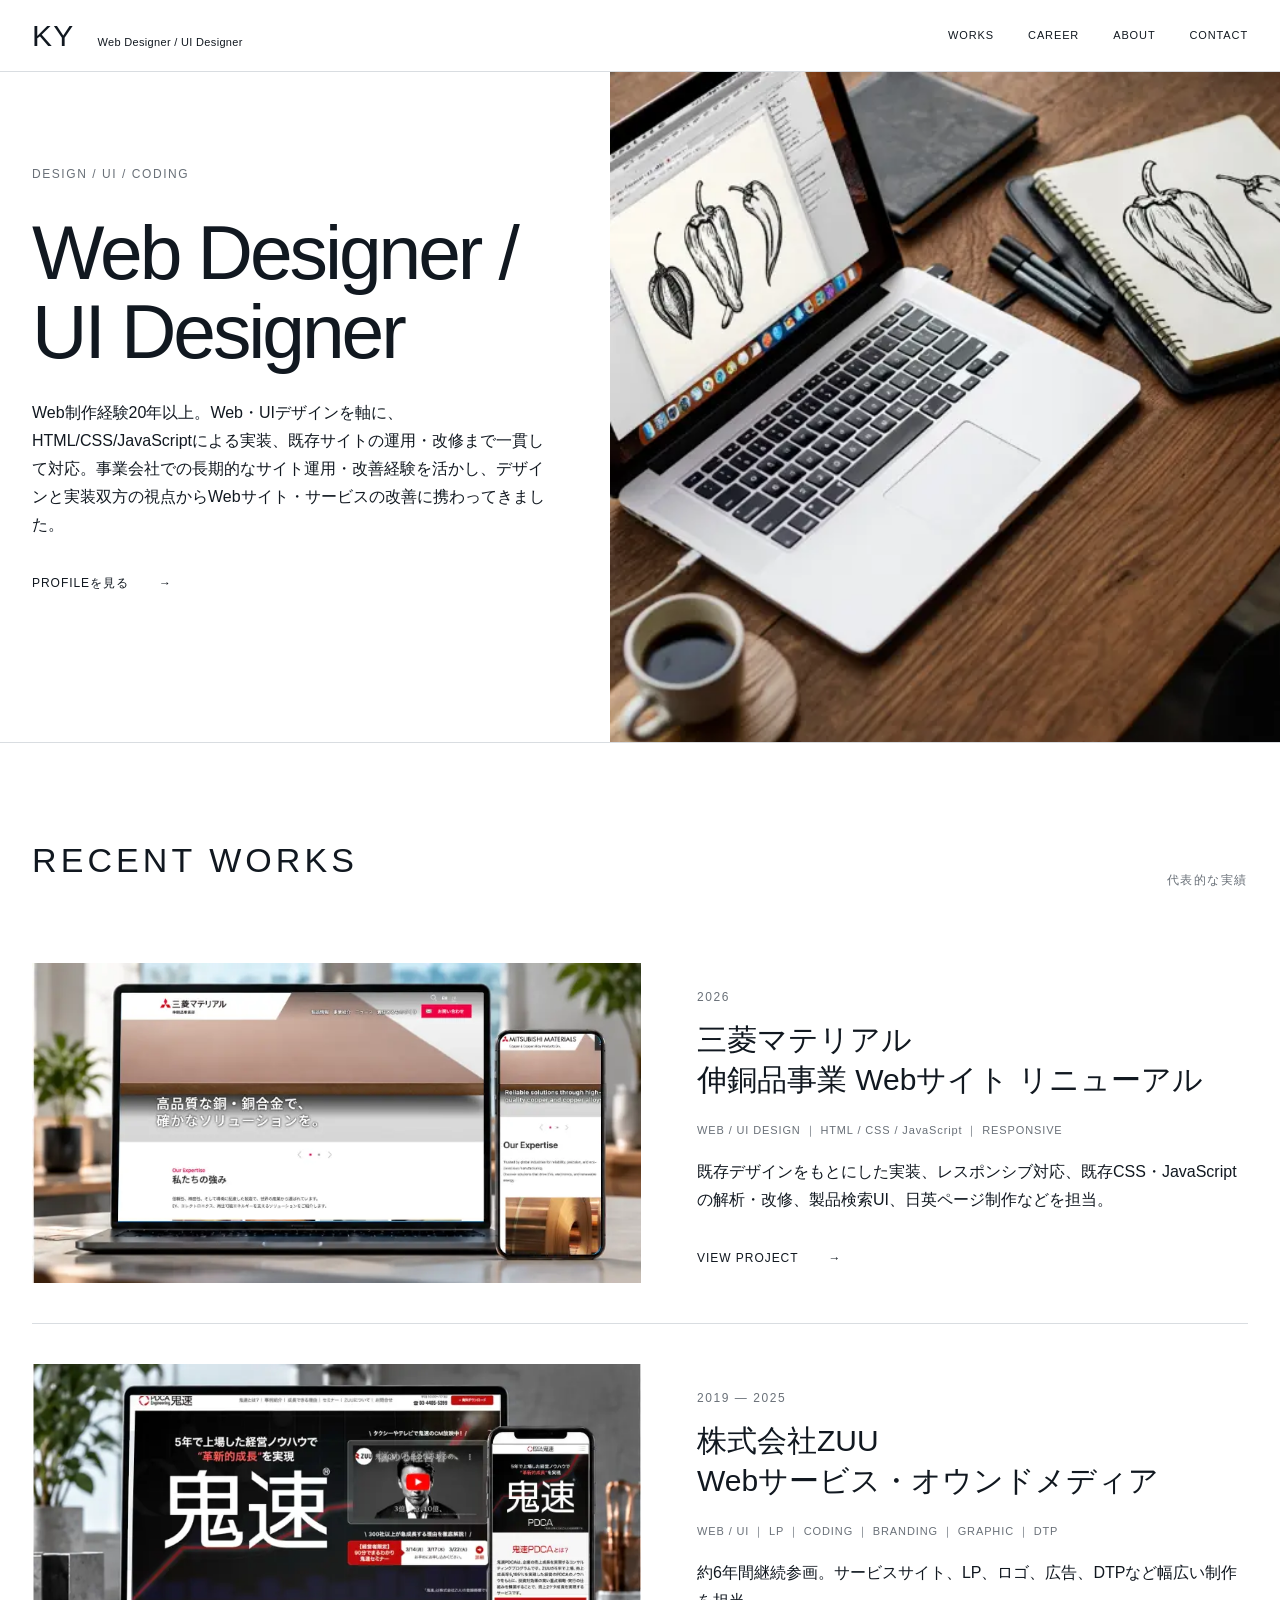
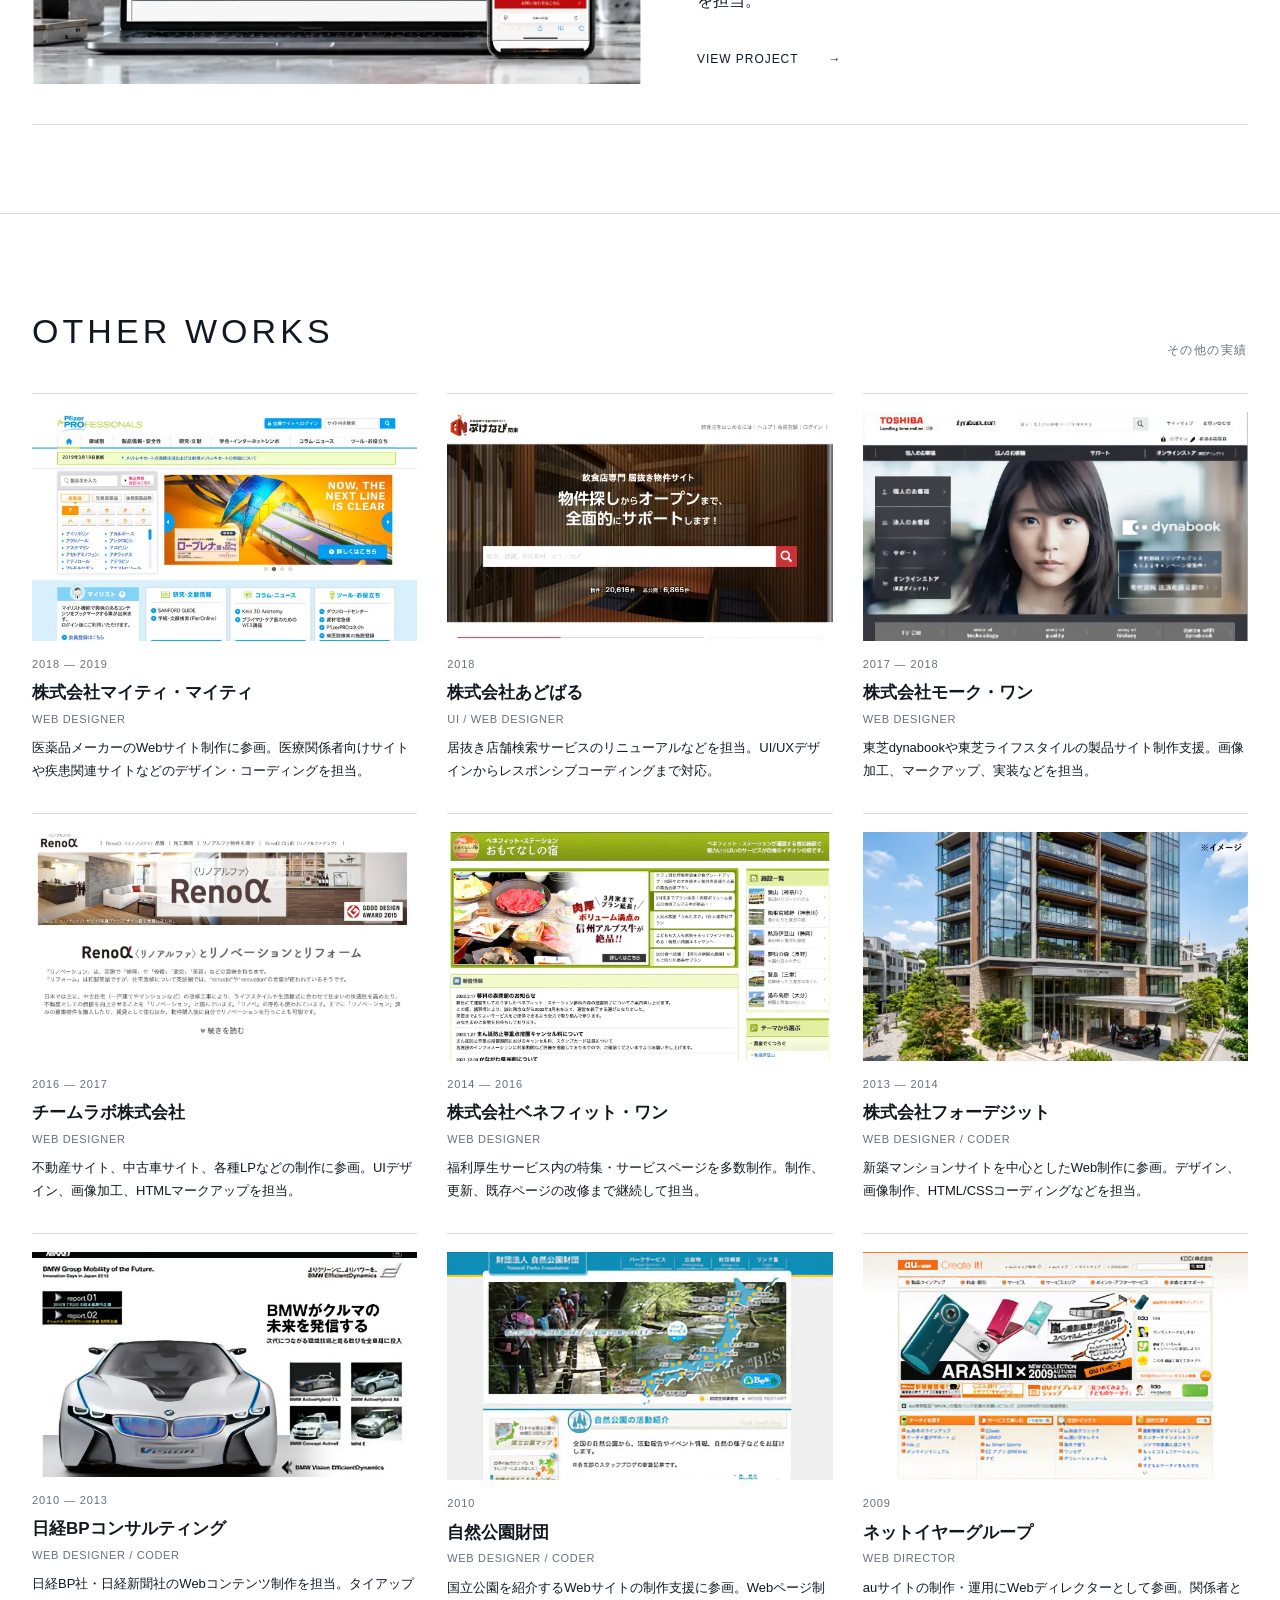
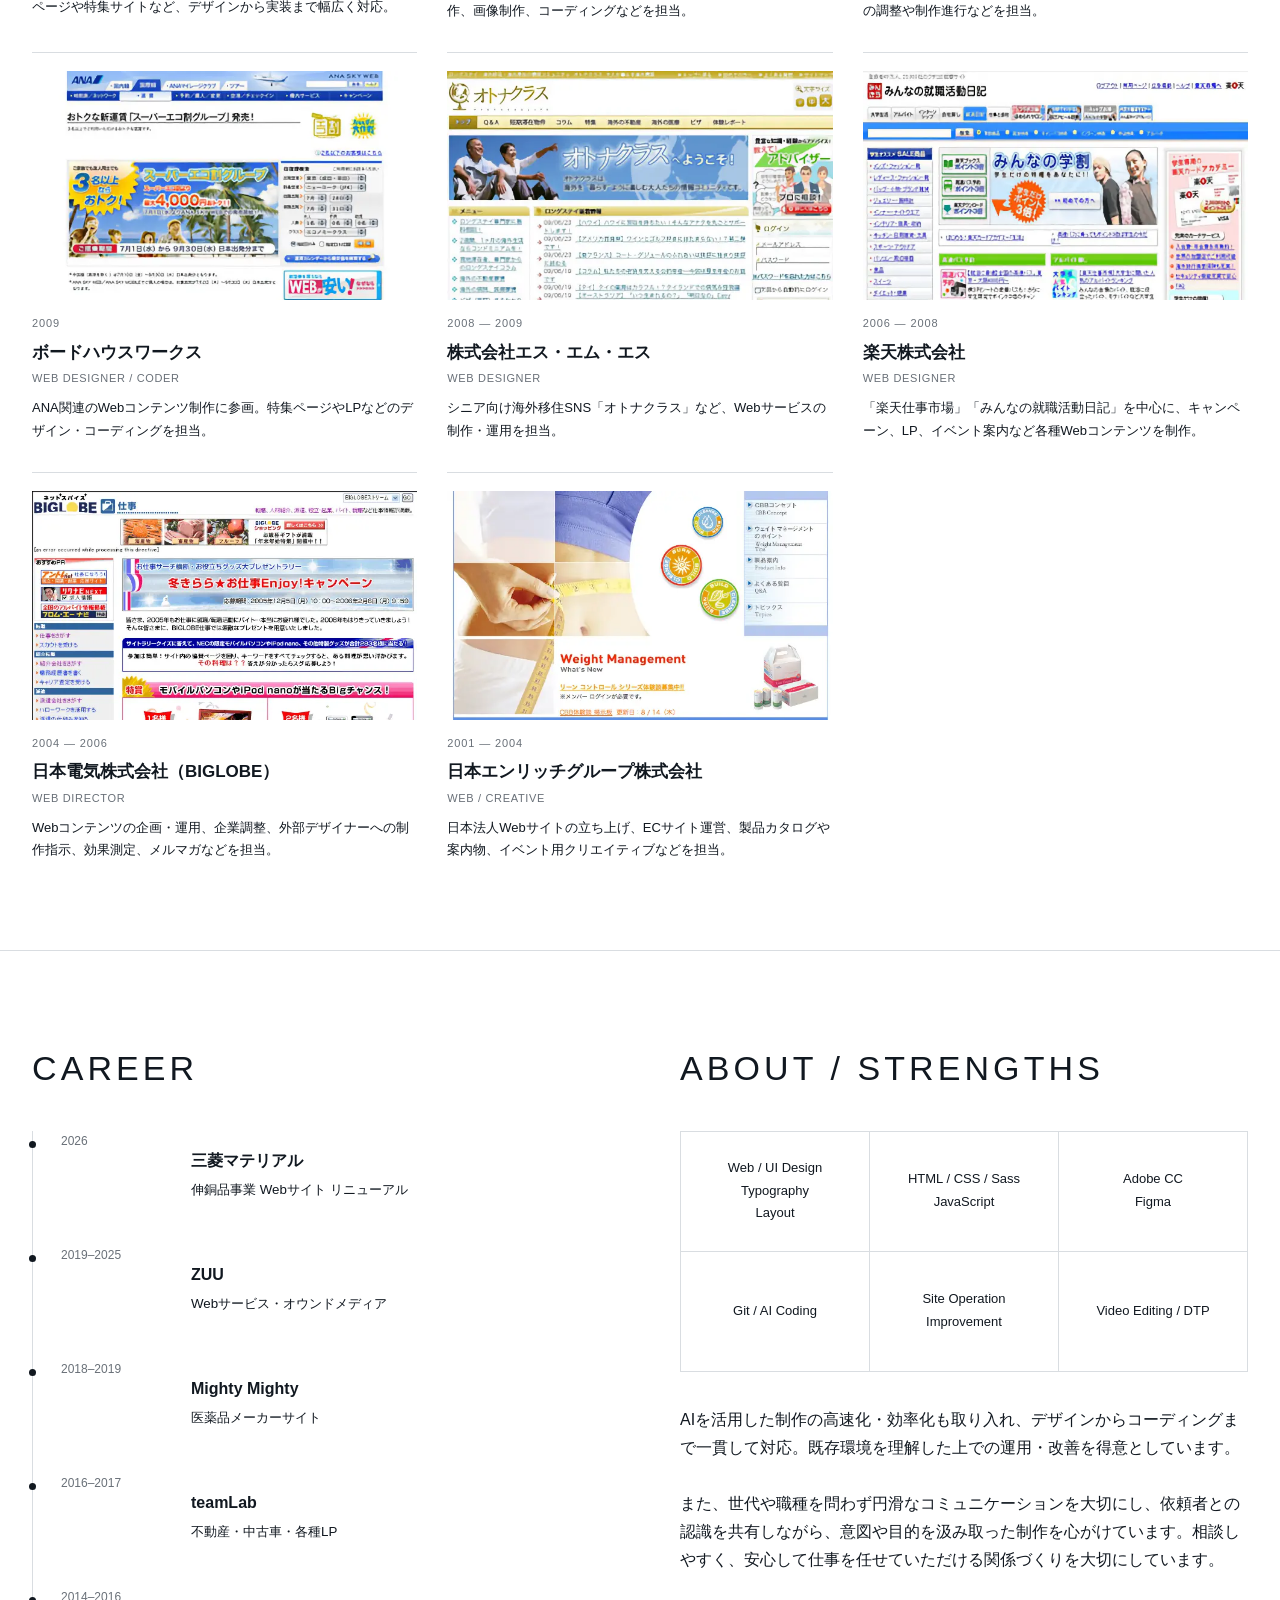
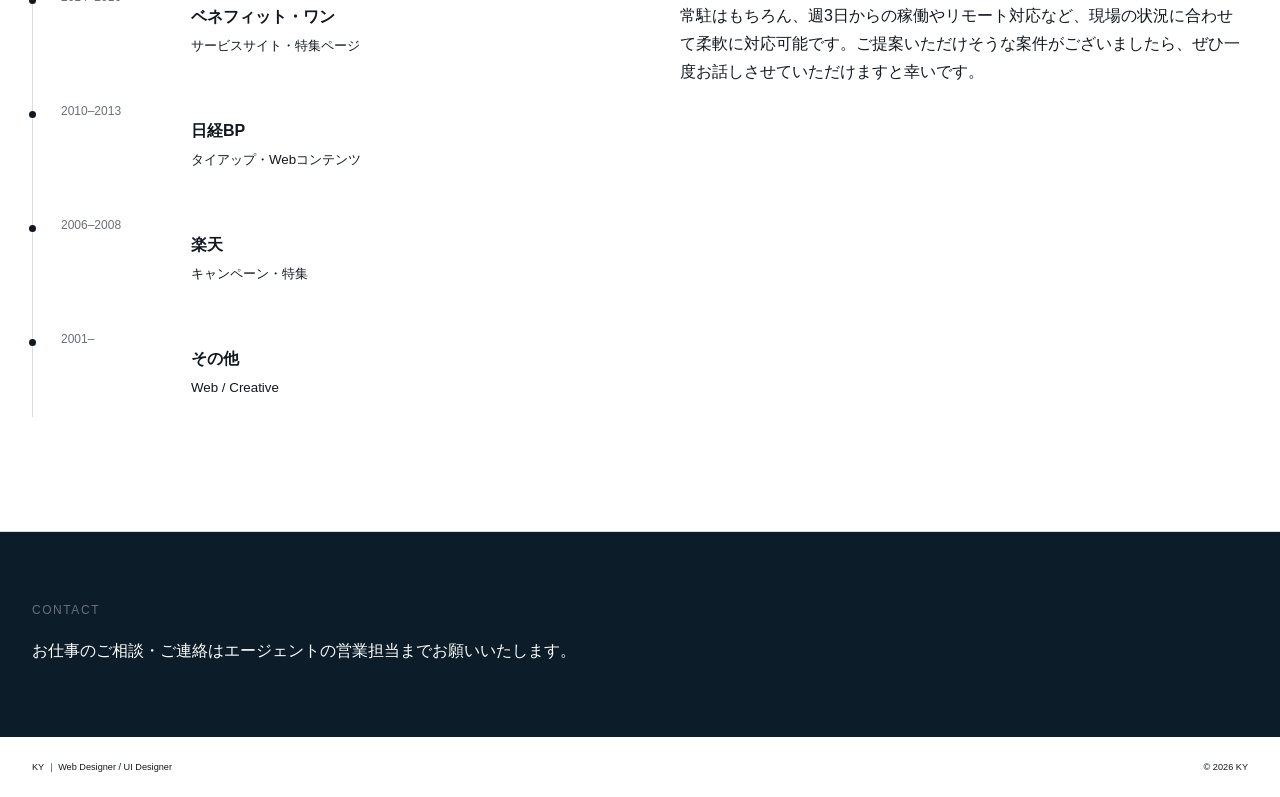
==== commit fb94f816: "Google Tag Managerを追加し、トラッキング機能を実装" ====
--- a/index.html
+++ b/index.html
@@ -6,8 +6,19 @@
 <meta name="robots" content="noindex,nofollow,noarchive">
 <title>KY | Web Designer / UI Designer</title>
 <link rel="stylesheet" href="assets/css/style.css">
+<!-- Google Tag Manager -->
+<script>(function(w,d,s,l,i){w[l]=w[l]||[];w[l].push({'gtm.start':
+new Date().getTime(),event:'gtm.js'});var f=d.getElementsByTagName(s)[0],
+j=d.createElement(s),dl=l!='dataLayer'?'&l='+l:'';j.async=true;j.src=
+'https://www.googletagmanager.com/gtm.js?id='+i+dl;f.parentNode.insertBefore(j,f);
+})(window,document,'script','dataLayer','GTM-W3QR4MW8');</script>
+<!-- End Google Tag Manager -->
 </head>
 <body>
+<!-- Google Tag Manager (noscript) -->
+<noscript><iframe src="https://www.googletagmanager.com/ns.html?id=GTM-W3QR4MW8"
+height="0" width="0" style="display:none;visibility:hidden"></iframe></noscript>
+<!-- End Google Tag Manager (noscript) -->
 <header class="site-header">
   <div class="container header-inner">
     <a class="brand" href="index.html">KY <small>Web Designer / UI Designer</small></a>
--- a/assets/css/style.css
+++ b/assets/css/style.css
@@ -116,7 +116,7 @@
 .hero h1,.project-title,.section-title {
   font-family:Helvetica,"Helvetica Neue",Arial,sans-serif;
   font-weight:300;
-  letter-spacing:.025em
+  letter-spacing:-0.04em;
 }
 
 .hero h1 {
